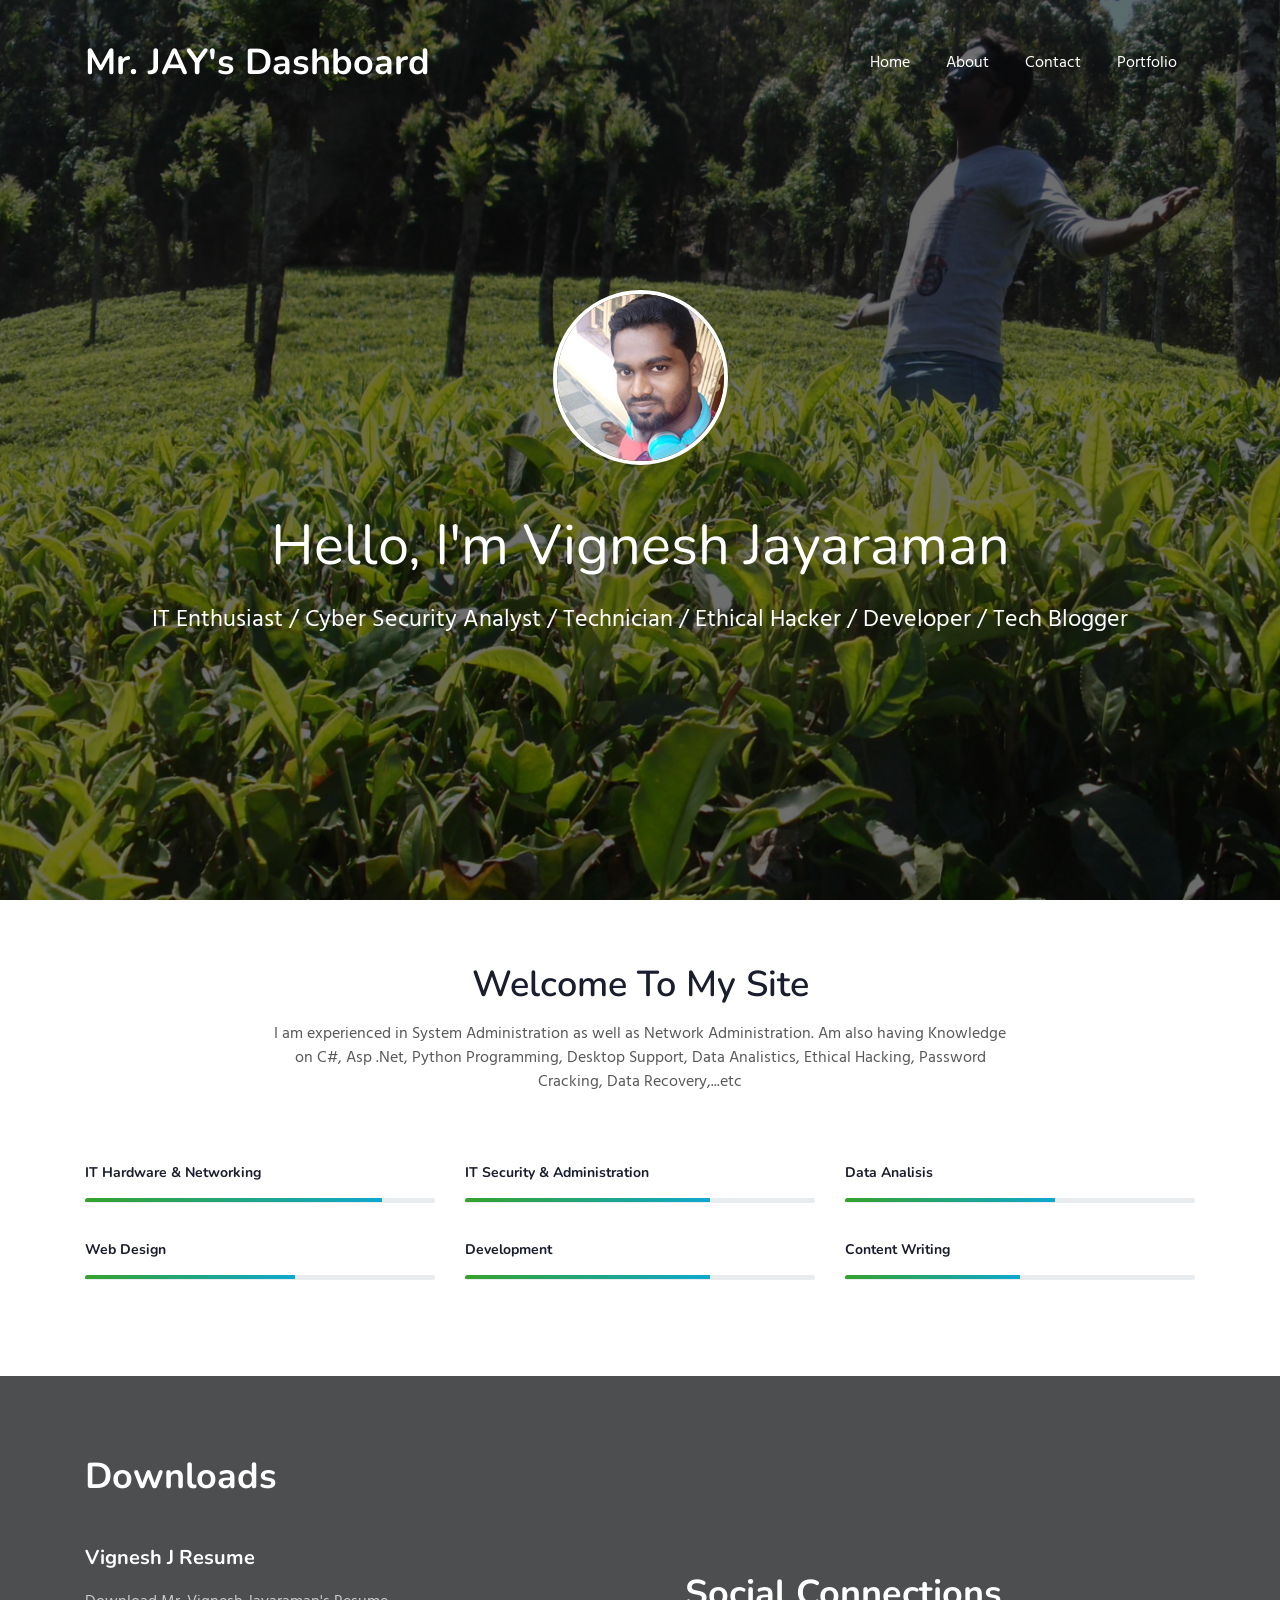
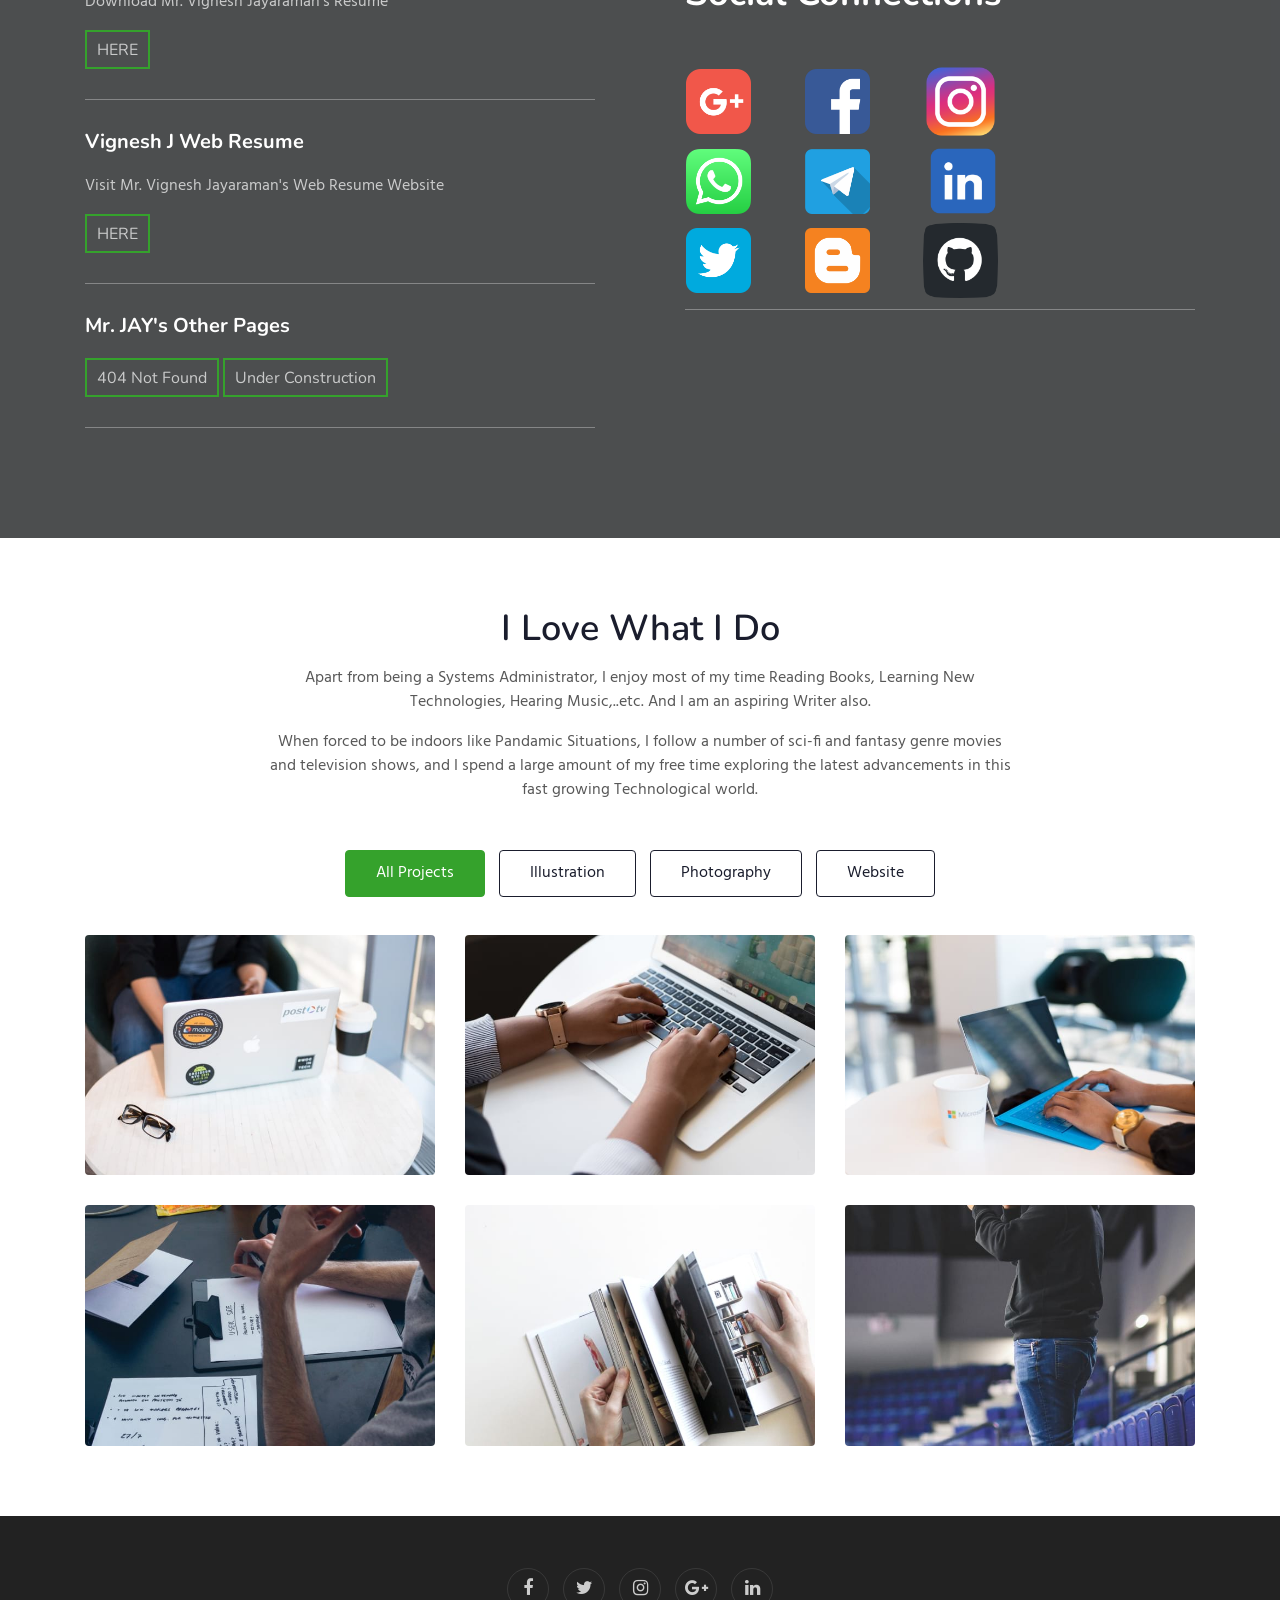
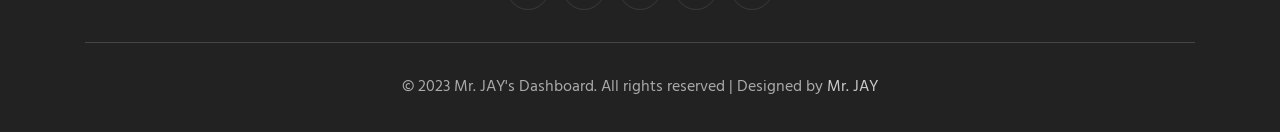
==== index.html @ de8d2024 "{Chatbot Added}" ====
<!doctype html>
<html lang="en">
  <head>
    <!-- Required meta tags -->
    <meta charset="utf-8">
    <meta name="viewport" content="width=device-width, initial-scale=1, shrink-to-fit=no">
    <title>Mr. Jay | Aspiring Ethical Hacker / Cyber Security Analyst | Dashboard</title>
    <meta name="description" content="This is a Site of an Aspiring Ethical Hacker / Cyber Security Analyst / IT Enthusiast / Web Developer / IT Administrator Mr. Vignesh Jayaraman to Showcase his Skills to the World.">
    <link rel="icon" href ="assets/images/favicon.ico" type="image/x-icon" /> <link rel="shortcut icon" href="assets/images/favicon.ico" type="image/x-icon" />
    <link rel="apple-touch-icon" sizes="120x120" href="assets/images/arc.png" /> <link rel="apple-touch-icon" sizes="152x152" href="assets/images/arc.png" />

    <!-- web fonts -->
    <link href="//fonts.googleapis.com/css?family=Nunito:400,600,700,800,900&display=swap" rel="stylesheet">
    <link href="//fonts.googleapis.com/css?family=Hind&display=swap" rel="stylesheet">
    <!-- //web fonts -->
    <!-- Template CSS -->
    <link rel="stylesheet" href="assets/css/style-starter.css">
  </head>
  <body>
<section class="w3l-bootstrap-header">
  <nav class="navbar navbar-expand-lg navbar-light py-lg-3 py-2">
    <div class="container">
      <a class="navbar-brand" href="index.html">Mr. JAY's Dashboard</a>
      <!-- if logo is image enable this   
    <a class="navbar-brand" href="#index.html">
        <img src="image-path" alt="Your logo" title="Your logo" style="height:35px;" />
    </a> -->
      <button class="navbar-toggler" type="button" data-toggle="collapse" data-target="#navbarSupportedContent"
        aria-controls="navbarSupportedContent" aria-expanded="false" aria-label="Toggle navigation">
        <span class="navbar-toggler-icon fa fa-bars"></span>
      </button>

      <div class="collapse navbar-collapse" id="navbarSupportedContent">
        <ul class="navbar-nav ml-auto">
          <li class="nav-item">
            <a class="nav-link" href="index.html">Home</a>
          </li>
          <li class="nav-item">
            <a class="nav-link" href="about.html">About</a>
          </li>     
          <li class="nav-item">
            <a class="nav-link" href="contact.html">Contact</a>
          </li>
          <li class="nav-item">
            <a class="nav-link" href="https://resume.vignesh-jay.xyz">Portfolio</a>
          </li>
        </ul>
        
      </div>
    </div>
  </nav>
</section>
 <!--  Main banner section -->
 <section class="w3l-main-banner" id="home">
  <div class="companies20-content">
    <div class="companies-wrapper">
        <div class="item">
         
            <div class="slider-info banner-view text-center">
              <div class="banner-info container">
                <img src="assets/images/profile.jpg" alt="about image" class="img-fluid">
                <h3 class="banner-text mt-5">Hello, I'm Vignesh Jayaraman
                  </h3>
                  <p class="my-4 mb-5">IT Enthusiast / Cyber Security Analyst / Technician / Ethical Hacker / Developer / Tech Blogger </p><br>
               
              </div>
            </div>
          
        </div>
    </div>
  </div>
</section>
 <!--  //Main banner section -->
<section class="w3l-about ">
<div class="skills-bars py-5">
 <div class="container py-md-3">
  <div class="heading text-center mx-auto">
    <h3 class="head">Welcome To My Site</h3>
    <p class="my-3 head"> I am experienced in System Administration as well as Network Administration. Am also having Knowledge on C#, Asp .Net, Python Programming, Desktop Support, Data Analistics, Ethical Hacking, Password Cracking, Data Recovery,...etc</p>
      
    </div>
<div class="row mt-5 pt-3">
    <div class="col-lg-4 col-md-4 col-sm-6 skills-bar-grids mb-4 pb-2">
        <h4>IT Hardware & Networking</h4>
        <div class="progress">
        <div class="progress-bar progress-bar-striped bg-color" role="progressbar" style="width: 85% ;height:4px;" aria-valuenow="50" aria-valuemin="0" aria-valuemax="100">
      </div>
    </div>
</div>
    <div class="col-lg-4 col-md-4 col-sm-6 skills-bar-grids mb-4 pb-2">
        <h4>IT Security & Administration</h4>
        <div class="progress">
        <div class="progress-bar progress-bar-striped bg-color" role="progressbar" style="width: 70% ;height:4px;" aria-valuenow="50" aria-valuemin="0" aria-valuemax="100">
      </div>
    </div>
</div>
<div class="col-lg-4  col-md-4 col-sm-6 skills-bar-grids mb-4 pb-2">
    <h4>Data Analisis</h4>
    <div class="progress">
    <div class="progress-bar progress-bar-striped bg-color" role="progressbar" style="width: 60% ;height:4px;" aria-valuenow="50" aria-valuemin="0" aria-valuemax="100">
  </div>
</div>
</div>
<div class="col-lg-4  col-md-4 col-sm-6 skills-bar-grids mb-4 pb-2">
    <h4>Web Design</h4>
    <div class="progress">
    <div class="progress-bar progress-bar-striped bg-color" role="progressbar" style="width: 60% ;height:4px;" aria-valuenow="50" aria-valuemin="0" aria-valuemax="100">
  </div>
</div>
</div>
<div class="col-lg-4  col-md-4 col-sm-6 skills-bar-grids mb-4 pb-2">
    <h4>Development</h4>
    <div class="progress">
    <div class="progress-bar progress-bar-striped bg-color" role="progressbar" style="width: 70% ;height:4px;" aria-valuenow="50" aria-valuemin="0" aria-valuemax="100">
  </div>
</div>
</div>
<div class="col-lg-4 col-md-4 col-sm-6 skills-bar-grids ">
    <h4>Content Writing</h4>
    <div class="progress">
    <div class="progress-bar progress-bar-striped bg-color" role="progressbar" style="width: 50% ;height:4px;" aria-valuenow="50" aria-valuemin="0" aria-valuemax="100">
  </div>
</div>
</div>

 </div>
 </div>
</div>
 </section>
 <!--
<section class="w3l-feature-3" id="features">
	<div class="grid top-bottom">
		<div class="container">
			<div class="heading text-center mx-auto">
                <h3 class="head text-white">I'm Available For Hire</h3>
                <p class="my-3 head text-white"> Vestibulum ante ipsum primis in faucibus orci luctus et ultrices posuere cubilia Curae;
                  Nulla mollis dapibus nunc, ut rhoncus
                  turpis sodales quis. Integer sit amet mattis quam.</p>
              </div>
			<div class="middle-section grid-column text-center mt-5 pt-3">
				<div class="three-grids-columns">
					<span class="fa fa-paint-brush"></span>
					<h4>Design</h4>
					<p>Vestibulum ante ipsum primis in faucibus orci luctus et ultrices posuere cubilia Curae; Nulla mollis dapibus nunc</p>
					
				</div>
				<div class="three-grids-columns">
					<span class="fa fa-ils"></span>
					<h4>Marketing</h4>
					<p>Vestibulum ante ipsum primis in faucibus orci luctus et ultrices posuere cubilia Curae; Nulla mollis dapibus nunc</p>
					
				</div>
				<div class="three-grids-columns">
					<span class="fa fa-camera"></span>
					<h4>Photography</h4>
					<p>Vestibulum ante ipsum primis in faucibus orci luctus et ultrices posuere cubilia Curae; Nulla mollis dapibus nunc</p>
					
				</div>
			</div>
		</div>
	</div>
</section>
-->
<script src="assets/js/jquery-3.3.1.min.js"></script>
<script src="assets/js/lightbox-plus-jquery.min.js"></script>
<section class="services-12" id="experience">
	<div class="form-12-content">
		<div class="container">
			<div class="grid grid-column-2 ">
				<div class="column1">
                    <h3 class="mb-5">Downloads</h3>
					<div class="experience-top">
						<h4>Vignesh J Resume</h4>
						<p class="my-3 text-white">Download Mr. Vignesh Jayaraman's Resume</p>
                        <h5><p><a href="assets\docs\Vignesh Jay Resume.pdf" style="color: white;">HERE</a></p></h5>
                    </div>
                    <div class="experience-top">
						<h4>Vignesh J Web Resume</h4>
						<p class="my-3 text-white">Visit Mr. Vignesh Jayaraman's Web Resume Website</p>
                        <h5><p><a href="https://resume.vignesh-jay.xyz" target="_blank" style="color: white;">HERE</a></p></h5>
                    </div>
                    <div class="experience-top">
						<h4>Mr. JAY's Other Pages</h4>
                        <span>
                            <h5><p><a href="https://vignesh-jay.xyz/404-NOT_FOUND/index.html" target="_blank" style="color: white;">404 Not Found</a></p></h5>
                        </span>
                        <span>
                            <h5><p><a href="https://vignesh-jay.xyz/Under-Construction/index.html" target="_blank" style="color: white;">Under Construction</a></p></h5>
                        </span>
                    </div>
				</div>
                <div class="column2">
                    <h3 class="mb-5">Social Connections</h3>
					<div class="experience-top">
                        <table style="width: 75%; height:auto">
                            <tr>
                                <td><a href="mailto:vigneshviki428@gmail.com" target="_blank"><img src="assets\images\Social\gmail.png" height="65" width="65" alt="Gmail"></a></td>
                                <td><a href="https://www.facebook.com/vignessjay" target="_blank"><img src="assets\images\Social\facebook.png" height="65" width="65" alt="Facebook Profile"></a></td>
                                <td><a href="https://www.instagram.com/vignessjay/" target="_blank"><img src="assets\images\Social\instagram.png" height="75" width="75" alt="Instagram Handle"></a></td>
                            </tr>
                            <tr>    
                                <td><a href="https://wa.me/919524616716" target="_blank"><img src="assets\images\Social\whatsapp.png" height="65" width="65" alt="Whatsapp Contact"></a></td>
                                <td><a href="https://t.me/vignessjay" target="_blank"><img src="assets\images\Social\telegram.png" height="65" width="65" alt="Telegram Contact"></a></td>
                                <td><a href="https://www.linkedin.com/in/vignesh-jayaraman-18a831184/" target="_blank"><img src="assets\images\Social\linkedin.png" height="80" width="80" alt="Linkedin Connection"></a></td>
                            </tr>
                            <tr>    
                                <td><a href="https://twitter.com/vignessjay" target="_blank"><img src="assets\images\Social\twitter.png" height="65" width="65" alt="Twitter handle"></a></td>
                                <td><a href="https://mrjaythoughts.blogspot.com/" target="_blank"><img src="assets\images\Social\blogger.png" height="65" width="65" alt="Mr. JAY 4 Help Blog"></a></td>
                                <td><a href="https://github.com/Vignesh-jay" target="_blank"><img src="assets\images\Social\github.png" height="75" width="75" alt="Github Profile"></a></td>
                            </tr>
                        </table>
                    </div>
				</div>
                
			</div>
		</div>
	</div>
</section>
<div class="products-4" id="portfolio">
    <!-- Products4 block -->
    <div id="products4-block" class="text-center">
        <div class="container">
            <div class="heading text-center mx-auto mb-5">
                <h3 class="head">I Love What I Do</h3>
                <p class="my-3 head"> Apart from being a Systems Administrator, I enjoy most of my time Reading Books, Learning New Technologies, Hearing Music,..etc. And I am an aspiring Writer also.</p>
                <p class="my-3 head">When forced to be indoors like Pandamic Situations, I follow a number of sci-fi and fantasy genre movies and television shows, and I spend a large amount of my free time exploring the latest advancements in this fast growing Technological world.</p>
            </div>
            <input id="tab1" type="radio" name="tabs" checked>
            <label class="tabtle" for="tab1">All Projects</label>

            <input id="tab2" type="radio" name="tabs">
            <label class="tabtle" for="tab2">Illustration</label>

            <input id="tab3" type="radio" name="tabs">
            <label class="tabtle" for="tab3">Photography</label>

            <input id="tab4" type="radio" name="tabs">
            <label class="tabtle" for="tab4">Website</label>

            <section id="content1" class="tab-content text-left">
                <div class="d-grid grid-col-3">
                    <div class="product">
                        <a href="assets/images/g1.jpg" data-lightbox="example-set"
                            data-title="Lorem ipsum dolor sit amet consectetur adipisicing elit. Numquam architecto, ex veritatis">
                            <figure>
                                <img src="assets/images/g1.jpg" class="img-responsive" alt="" />
                            </figure>
                        </a>
                        
                    </div>
                    <div class="product">
                        <a href="assets/images/g2.jpg" data-lightbox="example-set"
                            data-title="Lorem ipsum dolor sit amet consectetur adipisicing elit. Numquam architecto, ex veritatis">
                            <figure>
                                <img src="assets/images/g2.jpg" class="img-responsive" alt="" />
                            </figure>
                        </a>
                        
                    </div>
                    <div class="product">
                        <a href="assets/images/g3.jpg" data-lightbox="example-set"
                            data-title="Lorem ipsum dolor sit amet consectetur adipisicing elit. Numquam architecto, ex veritatis">
                            <figure>
                                <img src="assets/images/g3.jpg" class="img-responsive" alt="" />
                            </figure>
                        </a>
                        
                    </div>
                    <div class="product">
                        <a href="assets/images/g4.jpg" data-lightbox="example-set"
                            data-title="Lorem ipsum dolor sit amet consectetur adipisicing elit. Numquam architecto, ex veritatis">
                            <figure>
                                <img src="assets/images/g4.jpg" class="img-responsive" alt="" />
                            </figure>
                        </a>
                        
                    </div>
                    <div class="product">
                        <a href="assets/images/g5.jpg" data-lightbox="example-set"
                            data-title="Lorem ipsum dolor sit amet consectetur adipisicing elit. Numquam architecto, ex veritatis">
                            <figure>
                                <img src="assets/images/g5.jpg" class="img-responsive" alt="" />
                            </figure>
                        </a>
                       
                    </div>
                    <div class="product">
                        <a href="assets/images/g6.jpg" data-lightbox="example-set"
                            data-title="Lorem ipsum dolor sit amet consectetur adipisicing elit. Numquam architecto, ex veritatis">
                            <figure>
                                <img src="assets/images/g6.jpg" class="img-responsive" alt="" />
                            </figure>
                        </a>
                        
                    </div>
                    
                    
                </div>
            </section>

            <section id="content2" class="tab-content text-left">
                <div class="d-grid grid-col-3">
                    <div class="product">
                        <a href="assets/images/g7.jpg" data-lightbox="example-set"
                            data-title="Lorem ipsum dolor sit amet consectetur adipisicing elit. Numquam architecto, ex veritatis">
                            <figure>
                                <img src="assets/images/g7.jpg" class="img-responsive" alt="" />
                            </figure>
                        </a>
                        
                    </div>
                    <div class="product">
                        <a href="assets/images/g8.jpg" data-lightbox="example-set"
                            data-title="Lorem ipsum dolor sit amet consectetur adipisicing elit. Numquam architecto, ex veritatis">
                            <figure>
                                <img src="assets/images/g8.jpg" class="img-responsive" alt="" />
                            </figure>
                        </a>
                       
                    </div>
                    <div class="product">
                        <a href="assets/images/g1.jpg" data-lightbox="example-set"
                            data-title="Lorem ipsum dolor sit amet consectetur adipisicing elit. Numquam architecto, ex veritatis">
                            <figure>
                                <img src="assets/images/g1.jpg" class="img-responsive" alt="" />
                            </figure>
                        </a>
                       
                    </div>
                    <div class="product">
                        <a href="assets/images/g2.jpg" data-lightbox="example-set"
                            data-title="Lorem ipsum dolor sit amet consectetur adipisicing elit. Numquam architecto, ex veritatis">
                            <figure>
                                <img src="assets/images/g2.jpg" class="img-responsive" alt="" />
                            </figure>
                        </a>
                       
                    </div>
                    <div class="product">
                        <a href="assets/images/g3.jpg" data-lightbox="example-set"
                            data-title="Lorem ipsum dolor sit amet consectetur adipisicing elit. Numquam architecto, ex veritatis">
                            <figure>
                                <img src="assets/images/g3.jpg" class="img-responsive" alt="" />
                            </figure>
                        </a>
                        
                    </div>
                    <div class="product">
                        <a href="assets/images/g4.jpg" data-lightbox="example-set"
                            data-title="Lorem ipsum dolor sit amet consectetur adipisicing elit. Numquam architecto, ex veritatis">
                            <figure>
                                <img src="assets/images/g4.jpg" class="img-responsive" alt="" />
                            </figure>
                        </a>
                        
                    </div>
                </div>
            </section>

            <section id="content3" class="tab-content text-left">
                <div class="d-grid grid-col-3">
                    <div class="product">
                        <a href="assets/images/g5.jpg" data-lightbox="example-set"
                            data-title="Lorem ipsum dolor sit amet consectetur adipisicing elit. Numquam architecto, ex veritatis">
                            <figure>
                                <img src="assets/images/g5.jpg" class="img-responsive" alt="" />
                            </figure>
                        </a>
                      
                    </div>
                    <div class="product">
                        <a href="assets/images/g6.jpg" data-lightbox="example-set"
                            data-title="Lorem ipsum dolor sit amet consectetur adipisicing elit. Numquam architecto, ex veritatis">
                            <figure>
                                <img src="assets/images/g6.jpg" class="img-responsive" alt="" />
                            </figure>
                        </a>
                       
                    </div>
                    <div class="product">
                        <a href="assets/images/g7.jpg" data-lightbox="example-set"
                            data-title="Lorem ipsum dolor sit amet consectetur adipisicing elit. Numquam architecto, ex veritatis">
                            <figure>
                                <img src="assets/images/g7.jpg" class="img-responsive" alt="" />
                            </figure>
                        </a>
                        
                    </div>
                </div>
            </section>

            <section id="content4" class="tab-content text-left">
                <div class="d-grid grid-col-3">
                    <div class="product">
                        <a href="assets/images/g8.jpg" data-lightbox="example-set"
                            data-title="Lorem ipsum dolor sit amet consectetur adipisicing elit. Numquam architecto, ex veritatis">
                            <figure>
                                <img src="assets/images/g8.jpg" class="img-responsive" alt="" />
                            </figure>
                        </a>
                        
                    </div>
                    <div class="product">
                        <a href="assets/images/g1.jpg" data-lightbox="example-set"
                            data-title="Lorem ipsum dolor sit amet consectetur adipisicing elit. Numquam architecto, ex veritatis">
                            <figure>
                                <img src="assets/images/g1.jpg" class="img-responsive" alt="" />
                            </figure>
                        </a>
                        
                    </div>
                </div>
            </section>
        </div>
    </div>
    <!-- Products4 block -->
</div>
 <!-- grids block 5 -->
 <section class="w3l-footer-29-main" id="footer">
  <div class="footer-29 text-center">
      <div class="container">
        
        <div class="main-social-footer-29">
                    
          <a href="https://www.facebook.com/vignessjay" class="facebook"><span class="fa fa-facebook"></span></a>
          <a href="https://twitter.com/vignessjay" class="twitter"><span class="fa fa-twitter"></span></a>
          <a href="https://www.instagram.com/vignessjay/" class="instagram"><span class="fa fa-instagram"></span></a>
          <a href="mailto:vigneshviki428@gmail.com" class="google-plus"><span class="fa fa-google-plus"></span></a>
          <a href="https://www.linkedin.com/in/vignesh-jayaraman-18a831184/" class="linkedin"><span class="fa fa-linkedin"></span></a>
      </div>
          <div class="bottom-copies text-center">
              <p class="copy-footer-29">© 2023 Mr. JAY's Dashboard. All rights reserved | Designed by <a href="mailto:vigneshviki428@gmail.com">Mr. JAY</a></p>
          </div>
      </div>
  </div>
   <!-- move top -->
  <button onclick="topFunction()" id="movetop" title="Go to top">
              <span class="fa fa-angle-up"></span>
                 </button>
                 <script>
                     // When the user scrolls down 20px from the top of the document, show the button
                     window.onscroll = function () {
                         scrollFunction()
                     };
              
                     function scrollFunction() {
                         if (document.body.scrollTop > 20 || document.documentElement.scrollTop > 20) {
                             document.getElementById("movetop").style.display = "block";
                         } else {
                             document.getElementById("movetop").style.display = "none";
                         }
                     }
              
                     // When the user clicks on the button, scroll to the top of the document
                     function topFunction() {
                         document.body.scrollTop = 0;
                         document.documentElement.scrollTop = 0;
                     }
                 </script>
                 <!-- /move top -->
</section>
<!-- // grids block 5 -->
<script src="assets/js/jquery-3.3.1.min.js"></script>
<!-- //footer-28 block -->
</section>

<script>
    $(function () {
      $('.navbar-toggler').click(function () {
        $('body').toggleClass('noscroll');
      })
    });
  </script>
  <!-- jQuery first, then Popper.js, then Bootstrap JS -->
  <script src="https://code.jquery.com/jquery-3.4.1.slim.min.js"
    integrity="sha384-J6qa4849blE2+poT4WnyKhv5vZF5SrPo0iEjwBvKU7imGFAV0wwj1yYfoRSJoZ+n" crossorigin="anonymous">
  </script>
  
  <script src="https://stackpath.bootstrapcdn.com/bootstrap/4.4.1/js/bootstrap.min.js"
    integrity="sha384-wfSDF2E50Y2D1uUdj0O3uMBJnjuUD4Ih7YwaYd1iqfktj0Uod8GCExl3Og8ifwB6" crossorigin="anonymous">
  </script>

<!-- Smooth scrolling -->



</body>
<script type="text/javascript">!function(t,e){t.artibotApi={l:[],t:[],on:function(){this.l.push(arguments)},trigger:function(){this.t.push(arguments)}};var a=!1,i=e.createElement("script");i.async=!0,i.type="text/javascript",i.src="https://app.artibot.ai/loader.js",e.getElementsByTagName("head").item(0).appendChild(i),i.onreadystatechange=i.onload=function(){if(!(a||this.readyState&&"loaded"!=this.readyState&&"complete"!=this.readyState)){new window.ArtiBot({i:"d38fe251-f341-4468-bbbf-0612c7f4db86"});a=!0}}}(window,document);</script>
</html>
<!-- // grids block 5 -->
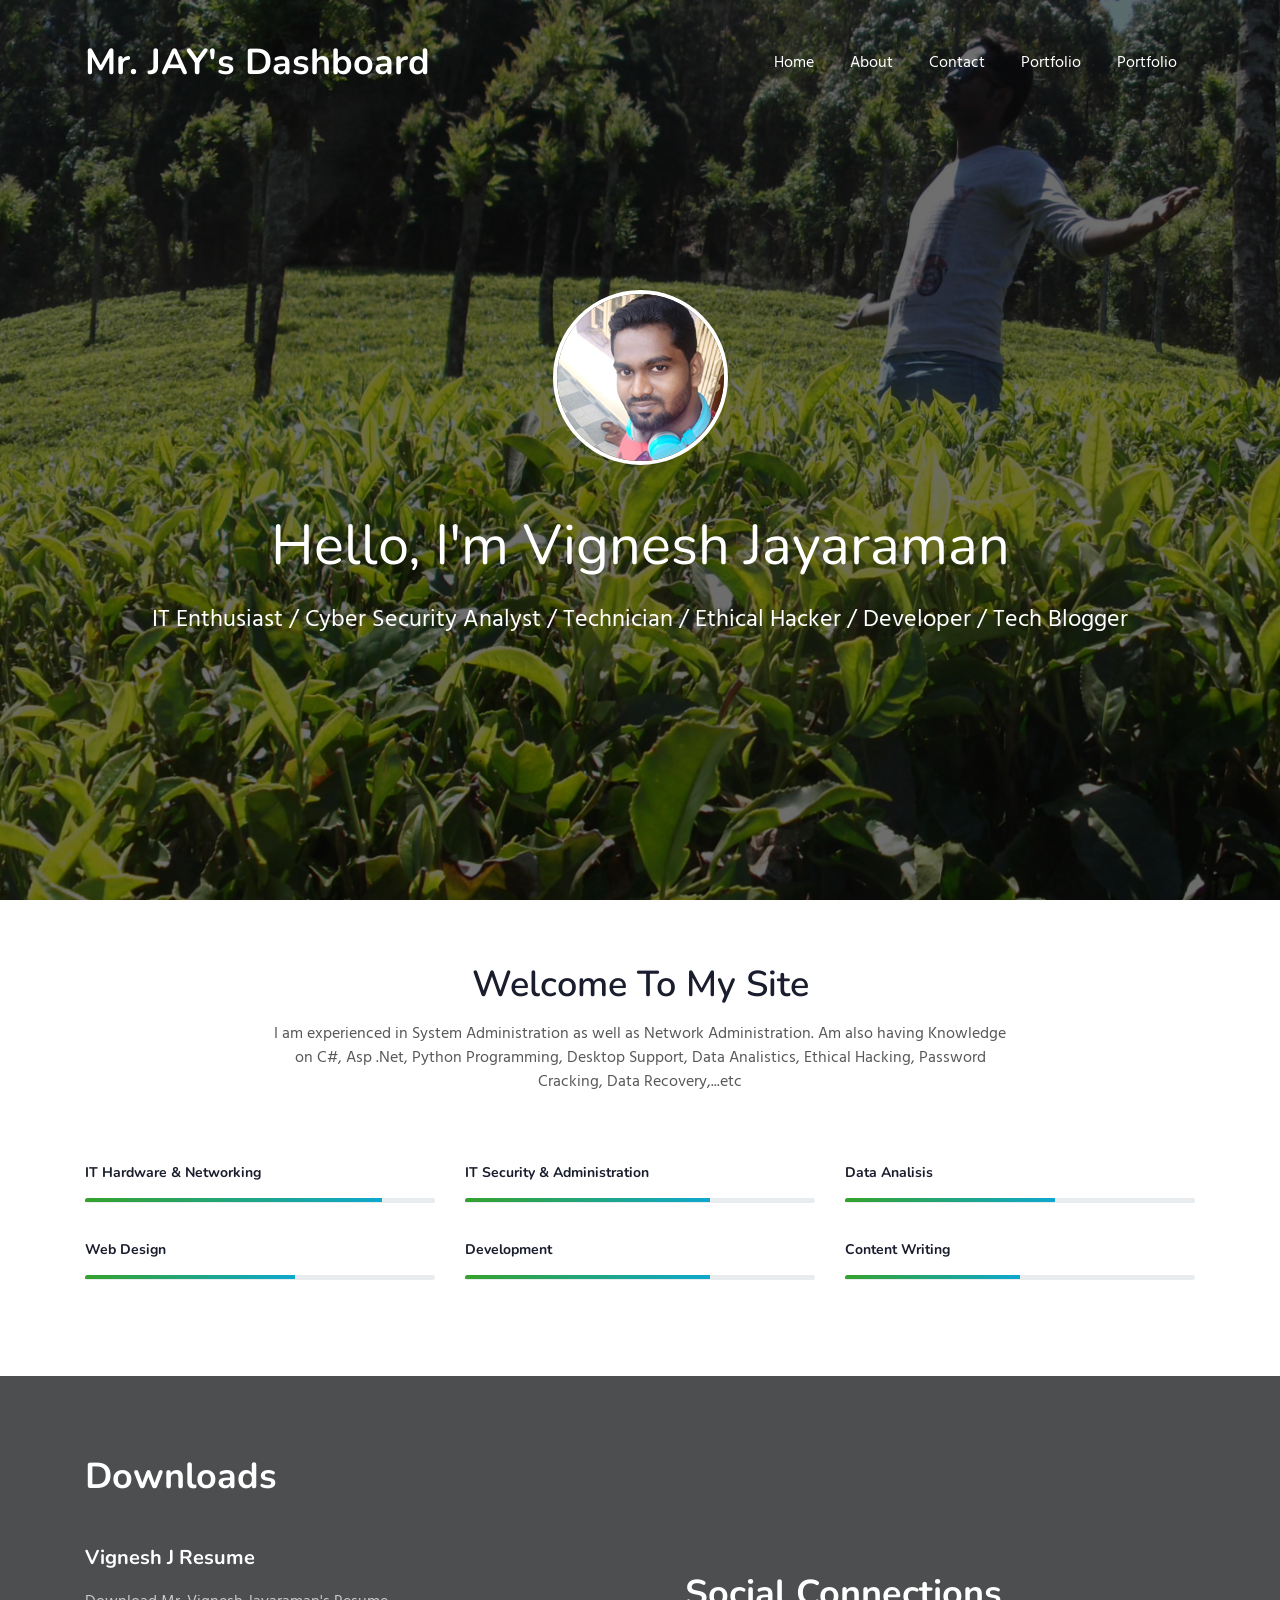
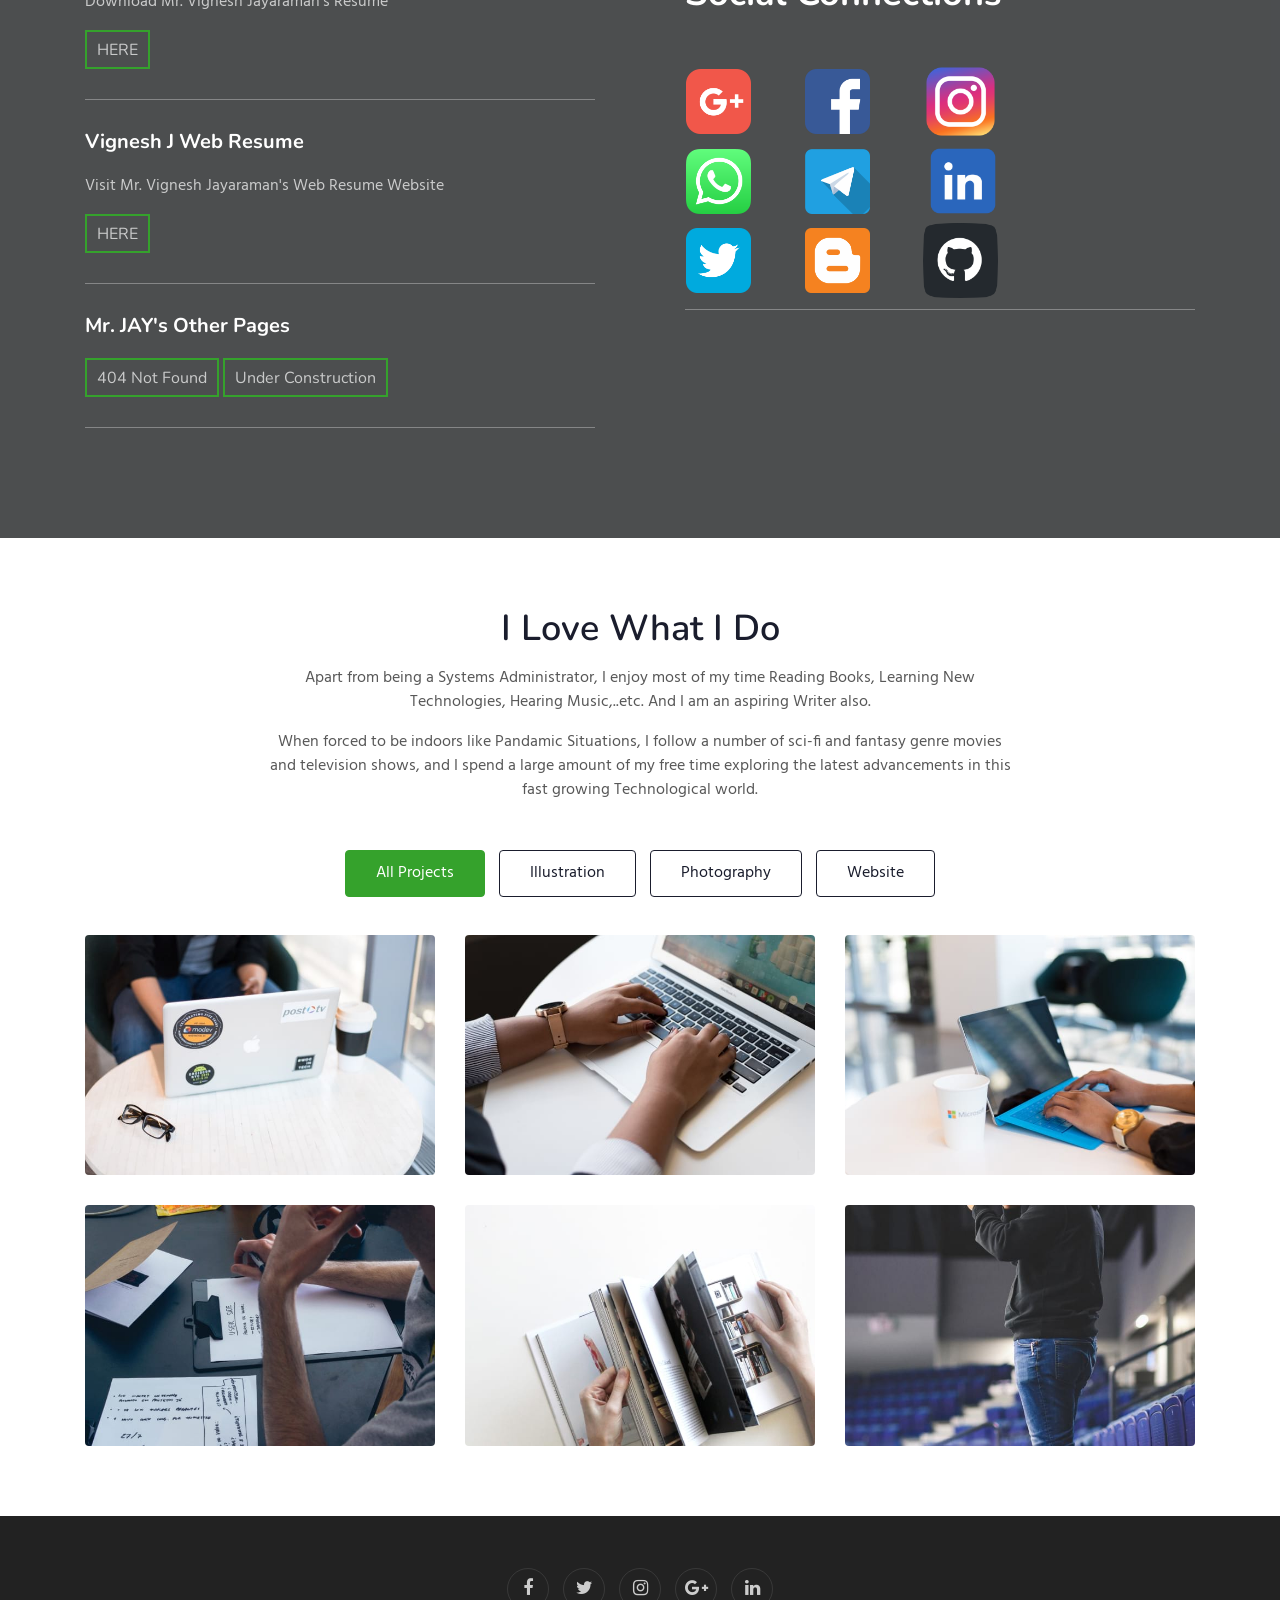
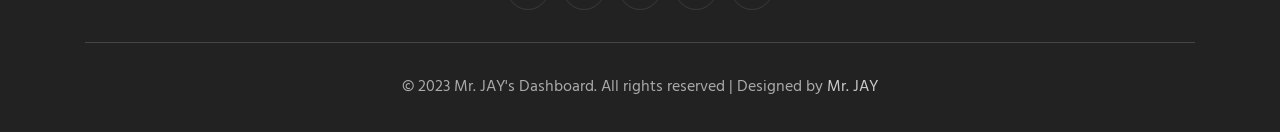
==== commit 3d8cd667: "Projects page added" ====
--- a/index.html
+++ b/index.html
@@ -43,6 +43,9 @@
           </li>
           <li class="nav-item">
             <a class="nav-link" href="https://resume.vignesh-jay.xyz">Portfolio</a>
+          </li>
+          <li class="nav-item">
+            <a class="nav-link" href="https://projects.vignesh-jay.xyz">Portfolio</a>
           </li>
         </ul>
         
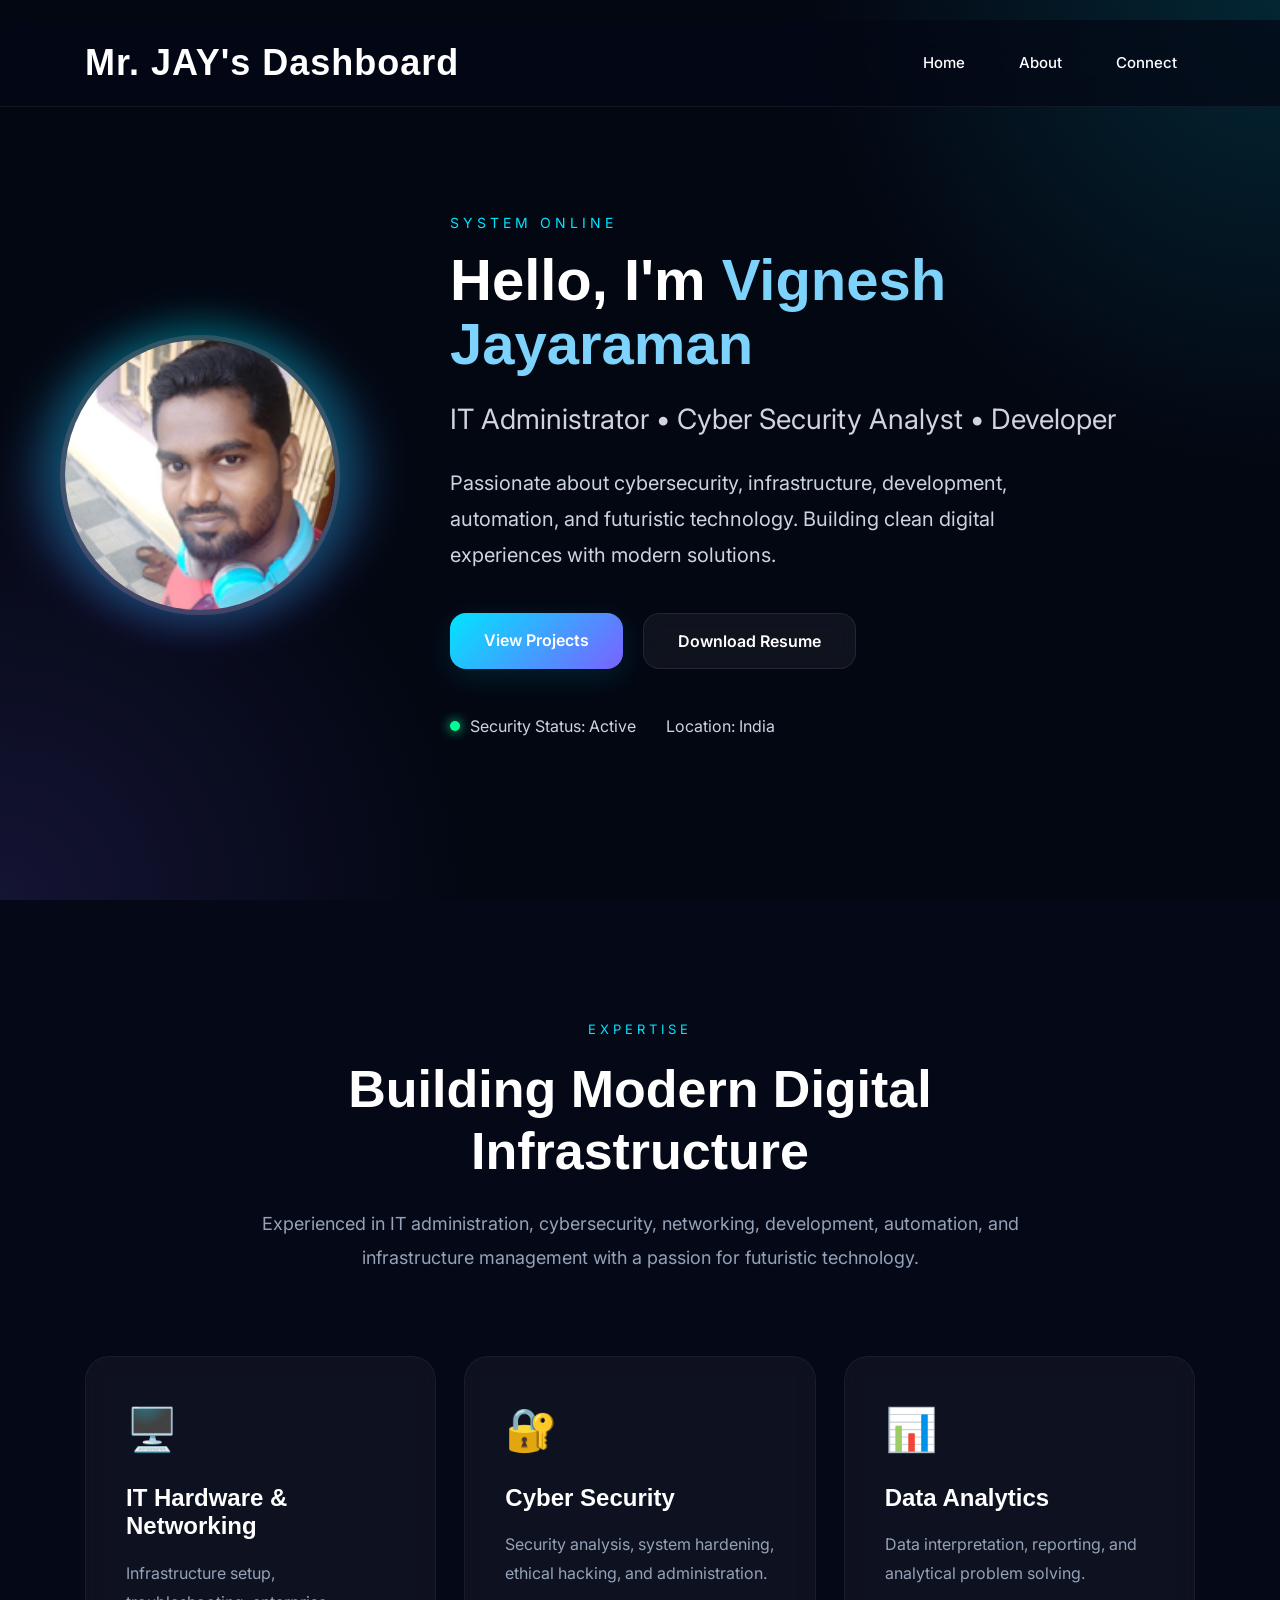
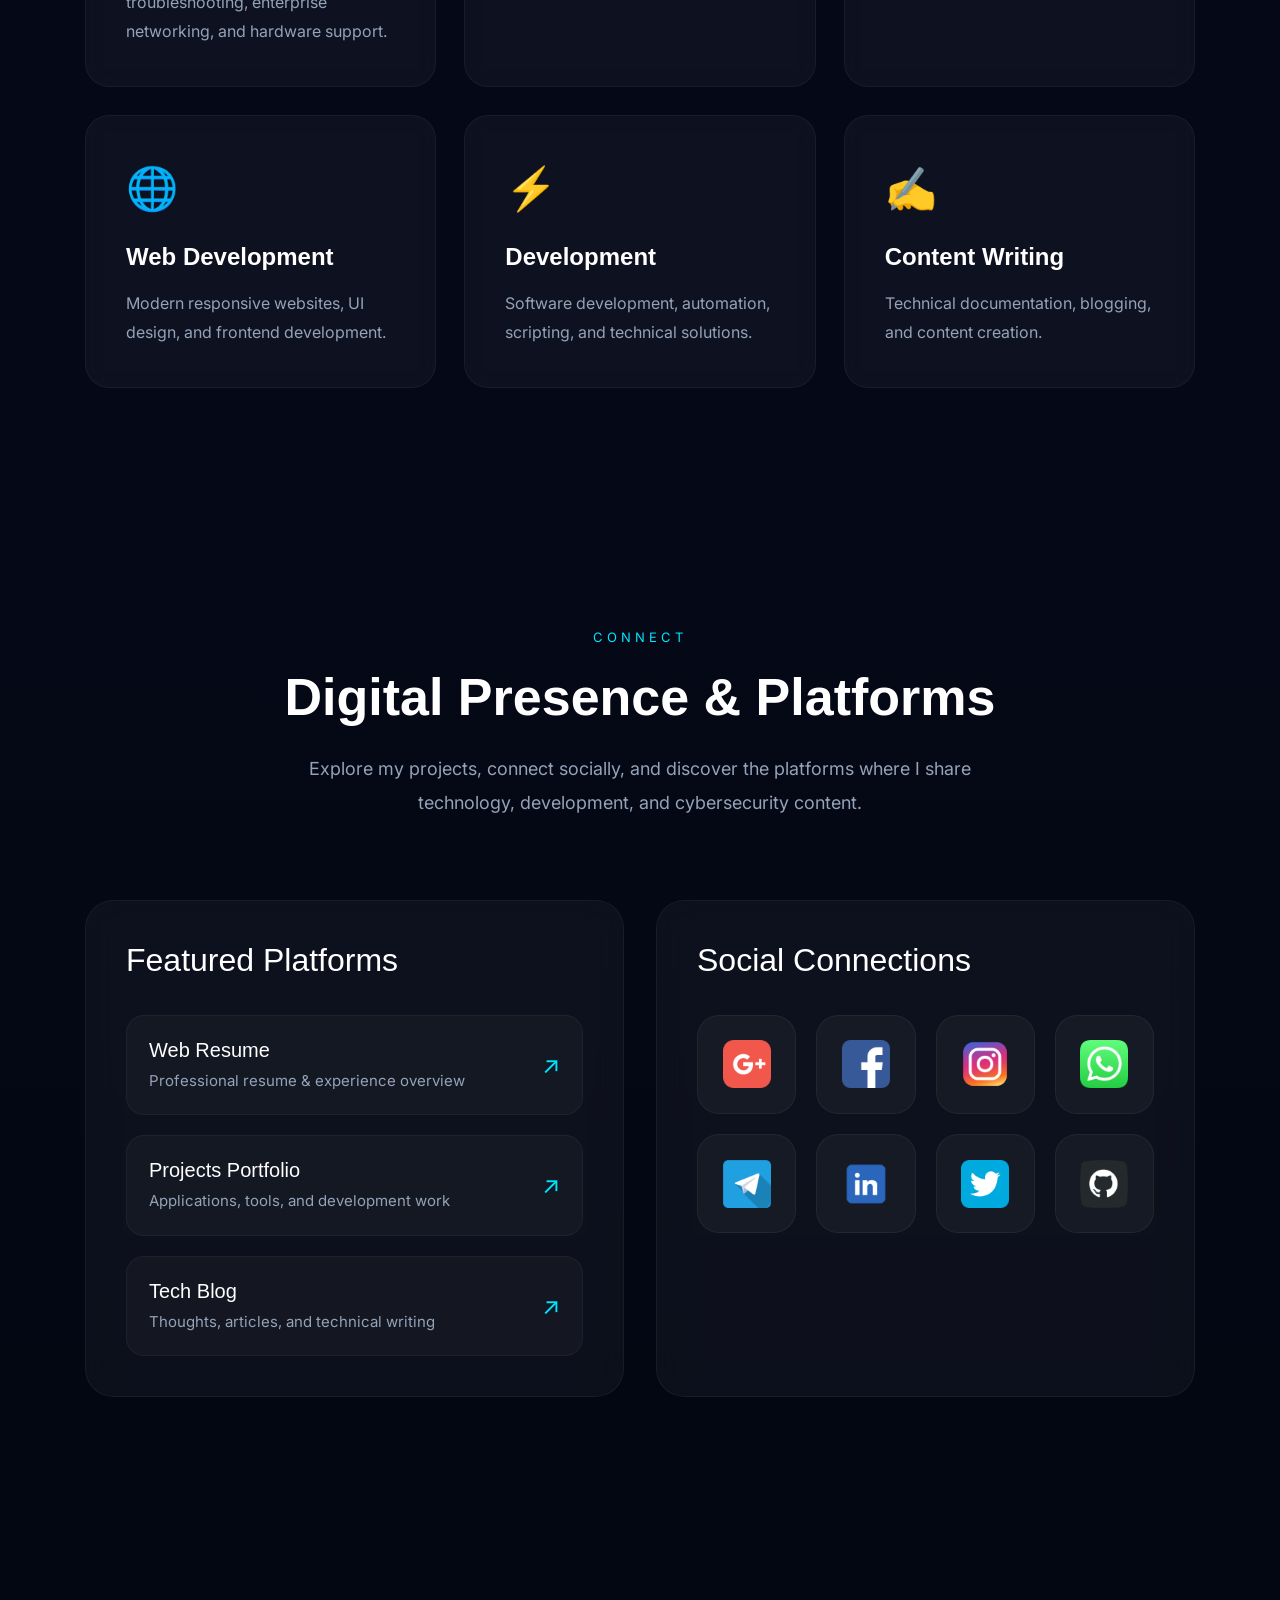
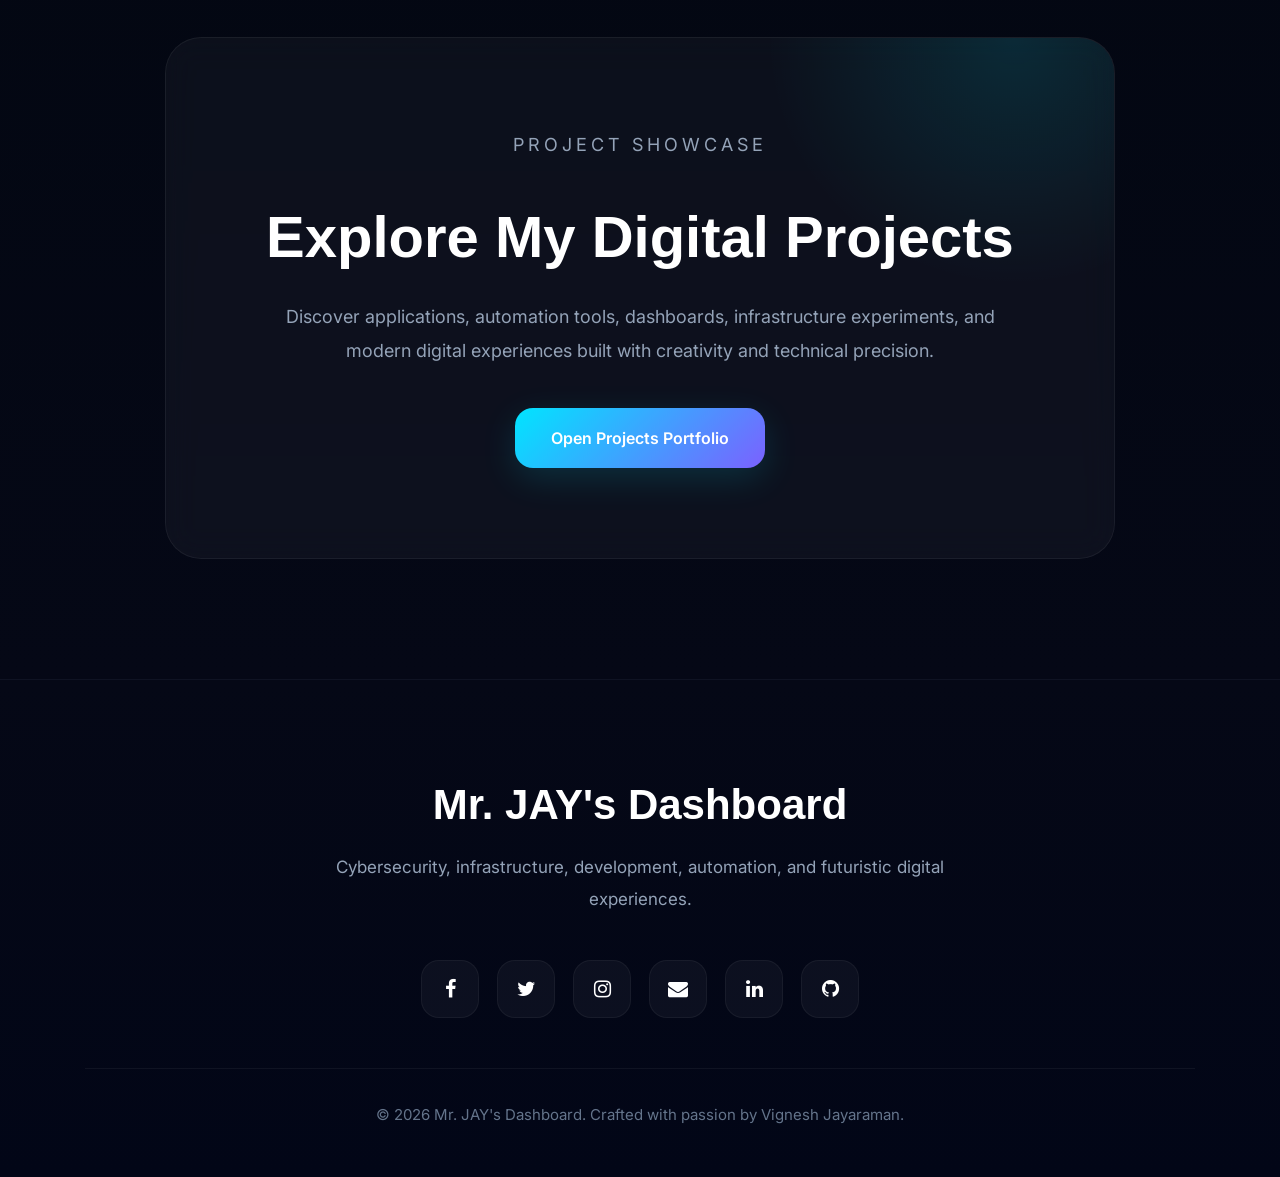
==== commit 64d33fe8: "Updated the Site with Modern Aesthetics" ====
--- a/index.html
+++ b/index.html
@@ -10,8 +10,9 @@
     <link rel="apple-touch-icon" sizes="120x120" href="assets/images/arc.png" /> <link rel="apple-touch-icon" sizes="152x152" href="assets/images/arc.png" />
 
     <!-- web fonts -->
-    <link href="//fonts.googleapis.com/css?family=Nunito:400,600,700,800,900&display=swap" rel="stylesheet">
-    <link href="//fonts.googleapis.com/css?family=Hind&display=swap" rel="stylesheet">
+    <link rel="preconnect" href="https://fonts.googleapis.com">
+    <link rel="preconnect" href="https://fonts.gstatic.com" crossorigin>
+    <link href="https://fonts.googleapis.com/css2?family=Inter:wght@300;400;500;600;700;800&display=swap" rel="stylesheet">
     <!-- //web fonts -->
     <!-- Template CSS -->
     <link rel="stylesheet" href="assets/css/style-starter.css">
@@ -39,13 +40,7 @@
             <a class="nav-link" href="about.html">About</a>
           </li>     
           <li class="nav-item">
-            <a class="nav-link" href="contact.html">Contact</a>
-          </li>
-          <li class="nav-item">
-            <a class="nav-link" href="https://resume.vignesh-jay.xyz">Portfolio</a>
-          </li>
-          <li class="nav-item">
-            <a class="nav-link" href="https://projects.vignesh-jay.xyz">Portfolio</a>
+            <a class="nav-link" href="connect.html">Connect</a>
           </li>
         </ul>
         
@@ -54,440 +49,437 @@
   </nav>
 </section>
  <!--  Main banner section -->
- <section class="w3l-main-banner" id="home">
-  <div class="companies20-content">
-    <div class="companies-wrapper">
-        <div class="item">
-         
-            <div class="slider-info banner-view text-center">
-              <div class="banner-info container">
-                <img src="assets/images/profile.jpg" alt="about image" class="img-fluid">
-                <h3 class="banner-text mt-5">Hello, I'm Vignesh Jayaraman
-                  </h3>
-                  <p class="my-4 mb-5">IT Enthusiast / Cyber Security Analyst / Technician / Ethical Hacker / Developer / Tech Blogger </p><br>
-               
-              </div>
-            </div>
-          
-        </div>
-    </div>
-  </div>
+ <!-- MODERN HERO SECTION -->
+<section class="modern-hero" id="home">
+    <div class="hero-overlay"></div>
+
+    <div class="container hero-container">
+
+        <div class="hero-image-section">
+            <div class="profile-ring"></div>
+            <img src="assets/images/profile.jpg" alt="Vignesh Jayaraman" class="hero-profile">
+        </div>
+
+        <div class="hero-content">
+
+            <p class="hero-tag">SYSTEM ONLINE</p>
+
+            <h1>
+                Hello, I'm <span>Vignesh Jayaraman</span>
+            </h1>
+
+            <div class="typing-text">
+                IT Administrator • Cyber Security Analyst • Developer
+            </div>
+
+            <p class="hero-description">
+                Passionate about cybersecurity, infrastructure,
+                development, automation, and futuristic technology.
+                Building clean digital experiences with modern solutions.
+            </p>
+
+            <div class="hero-buttons">
+                <a href="https://projects.vignesh-jay.xyz" class="btn-glow" target="_blank">
+                    View Projects
+                </a>
+
+                <a href="assets/docs/Vignesh Jay Resume.pdf" class="btn-outline" target="_blank">
+                    Download Resume
+                </a>
+            </div>
+
+            <div class="status-bar">
+                <div class="status-item">
+                    <span class="status-dot"></span>
+                    Security Status: Active
+                </div>
+
+                <div class="status-item">
+                    Location: India
+                </div>
+            </div>
+
+        </div>
+    </div>
 </section>
  <!--  //Main banner section -->
-<section class="w3l-about ">
-<div class="skills-bars py-5">
- <div class="container py-md-3">
-  <div class="heading text-center mx-auto">
-    <h3 class="head">Welcome To My Site</h3>
-    <p class="my-3 head"> I am experienced in System Administration as well as Network Administration. Am also having Knowledge on C#, Asp .Net, Python Programming, Desktop Support, Data Analistics, Ethical Hacking, Password Cracking, Data Recovery,...etc</p>
-      
-    </div>
-<div class="row mt-5 pt-3">
-    <div class="col-lg-4 col-md-4 col-sm-6 skills-bar-grids mb-4 pb-2">
-        <h4>IT Hardware & Networking</h4>
-        <div class="progress">
-        <div class="progress-bar progress-bar-striped bg-color" role="progressbar" style="width: 85% ;height:4px;" aria-valuenow="50" aria-valuemin="0" aria-valuemax="100">
-      </div>
-    </div>
-</div>
-    <div class="col-lg-4 col-md-4 col-sm-6 skills-bar-grids mb-4 pb-2">
-        <h4>IT Security & Administration</h4>
-        <div class="progress">
-        <div class="progress-bar progress-bar-striped bg-color" role="progressbar" style="width: 70% ;height:4px;" aria-valuenow="50" aria-valuemin="0" aria-valuemax="100">
-      </div>
-    </div>
-</div>
-<div class="col-lg-4  col-md-4 col-sm-6 skills-bar-grids mb-4 pb-2">
-    <h4>Data Analisis</h4>
-    <div class="progress">
-    <div class="progress-bar progress-bar-striped bg-color" role="progressbar" style="width: 60% ;height:4px;" aria-valuenow="50" aria-valuemin="0" aria-valuemax="100">
-  </div>
-</div>
-</div>
-<div class="col-lg-4  col-md-4 col-sm-6 skills-bar-grids mb-4 pb-2">
-    <h4>Web Design</h4>
-    <div class="progress">
-    <div class="progress-bar progress-bar-striped bg-color" role="progressbar" style="width: 60% ;height:4px;" aria-valuenow="50" aria-valuemin="0" aria-valuemax="100">
-  </div>
-</div>
-</div>
-<div class="col-lg-4  col-md-4 col-sm-6 skills-bar-grids mb-4 pb-2">
-    <h4>Development</h4>
-    <div class="progress">
-    <div class="progress-bar progress-bar-striped bg-color" role="progressbar" style="width: 70% ;height:4px;" aria-valuenow="50" aria-valuemin="0" aria-valuemax="100">
-  </div>
-</div>
-</div>
-<div class="col-lg-4 col-md-4 col-sm-6 skills-bar-grids ">
-    <h4>Content Writing</h4>
-    <div class="progress">
-    <div class="progress-bar progress-bar-striped bg-color" role="progressbar" style="width: 50% ;height:4px;" aria-valuenow="50" aria-valuemin="0" aria-valuemax="100">
-  </div>
-</div>
-</div>
-
- </div>
- </div>
-</div>
- </section>
- <!--
-<section class="w3l-feature-3" id="features">
-	<div class="grid top-bottom">
-		<div class="container">
-			<div class="heading text-center mx-auto">
-                <h3 class="head text-white">I'm Available For Hire</h3>
-                <p class="my-3 head text-white"> Vestibulum ante ipsum primis in faucibus orci luctus et ultrices posuere cubilia Curae;
-                  Nulla mollis dapibus nunc, ut rhoncus
-                  turpis sodales quis. Integer sit amet mattis quam.</p>
-              </div>
-			<div class="middle-section grid-column text-center mt-5 pt-3">
-				<div class="three-grids-columns">
-					<span class="fa fa-paint-brush"></span>
-					<h4>Design</h4>
-					<p>Vestibulum ante ipsum primis in faucibus orci luctus et ultrices posuere cubilia Curae; Nulla mollis dapibus nunc</p>
-					
-				</div>
-				<div class="three-grids-columns">
-					<span class="fa fa-ils"></span>
-					<h4>Marketing</h4>
-					<p>Vestibulum ante ipsum primis in faucibus orci luctus et ultrices posuere cubilia Curae; Nulla mollis dapibus nunc</p>
-					
-				</div>
-				<div class="three-grids-columns">
-					<span class="fa fa-camera"></span>
-					<h4>Photography</h4>
-					<p>Vestibulum ante ipsum primis in faucibus orci luctus et ultrices posuere cubilia Curae; Nulla mollis dapibus nunc</p>
-					
-				</div>
-			</div>
-		</div>
-	</div>
+<section class="modern-skills-section">
+
+    <div class="container">
+
+        <div class="skills-header">
+
+            <p class="skills-tag">EXPERTISE</p>
+
+            <h2>Building Modern Digital Infrastructure</h2>
+
+            <p class="skills-description">
+                Experienced in IT administration, cybersecurity,
+                networking, development, automation, and infrastructure
+                management with a passion for futuristic technology.
+            </p>
+
+        </div>
+
+        <div class="skills-grid">
+
+            <div class="skill-card">
+                <div class="skill-icon">🖥️</div>
+                <h3>IT Hardware & Networking</h3>
+                <p>
+                    Infrastructure setup, troubleshooting,
+                    enterprise networking, and hardware support.
+                </p>
+            </div>
+
+            <div class="skill-card">
+                <div class="skill-icon">🔐</div>
+                <h3>Cyber Security</h3>
+                <p>
+                    Security analysis, system hardening,
+                    ethical hacking, and administration.
+                </p>
+            </div>
+
+            <div class="skill-card">
+                <div class="skill-icon">📊</div>
+                <h3>Data Analytics</h3>
+                <p>
+                    Data interpretation, reporting,
+                    and analytical problem solving.
+                </p>
+            </div>
+
+            <div class="skill-card">
+                <div class="skill-icon">🌐</div>
+                <h3>Web Development</h3>
+                <p>
+                    Modern responsive websites,
+                    UI design, and frontend development.
+                </p>
+            </div>
+
+            <div class="skill-card">
+                <div class="skill-icon">⚡</div>
+                <h3>Development</h3>
+                <p>
+                    Software development, automation,
+                    scripting, and technical solutions.
+                </p>
+            </div>
+
+            <div class="skill-card">
+                <div class="skill-icon">✍️</div>
+                <h3>Content Writing</h3>
+                <p>
+                    Technical documentation,
+                    blogging, and content creation.
+                </p>
+            </div>
+
+        </div>
+
+    </div>
+
 </section>
--->
 <script src="assets/js/jquery-3.3.1.min.js"></script>
 <script src="assets/js/lightbox-plus-jquery.min.js"></script>
-<section class="services-12" id="experience">
-	<div class="form-12-content">
-		<div class="container">
-			<div class="grid grid-column-2 ">
-				<div class="column1">
-                    <h3 class="mb-5">Downloads</h3>
-					<div class="experience-top">
-						<h4>Vignesh J Resume</h4>
-						<p class="my-3 text-white">Download Mr. Vignesh Jayaraman's Resume</p>
-                        <h5><p><a href="assets\docs\Vignesh Jay Resume.pdf" style="color: white;">HERE</a></p></h5>
-                    </div>
-                    <div class="experience-top">
-						<h4>Vignesh J Web Resume</h4>
-						<p class="my-3 text-white">Visit Mr. Vignesh Jayaraman's Web Resume Website</p>
-                        <h5><p><a href="https://resume.vignesh-jay.xyz" target="_blank" style="color: white;">HERE</a></p></h5>
-                    </div>
-                    <div class="experience-top">
-						<h4>Mr. JAY's Other Pages</h4>
-                        <span>
-                            <h5><p><a href="https://vignesh-jay.xyz/404-NOT_FOUND/index.html" target="_blank" style="color: white;">404 Not Found</a></p></h5>
-                        </span>
-                        <span>
-                            <h5><p><a href="https://vignesh-jay.xyz/Under-Construction/index.html" target="_blank" style="color: white;">Under Construction</a></p></h5>
-                        </span>
-                    </div>
-				</div>
-                <div class="column2">
-                    <h3 class="mb-5">Social Connections</h3>
-					<div class="experience-top">
-                        <table style="width: 75%; height:auto">
-                            <tr>
-                                <td><a href="mailto:vigneshviki428@gmail.com" target="_blank"><img src="assets\images\Social\gmail.png" height="65" width="65" alt="Gmail"></a></td>
-                                <td><a href="https://www.facebook.com/vignessjay" target="_blank"><img src="assets\images\Social\facebook.png" height="65" width="65" alt="Facebook Profile"></a></td>
-                                <td><a href="https://www.instagram.com/vignessjay/" target="_blank"><img src="assets\images\Social\instagram.png" height="75" width="75" alt="Instagram Handle"></a></td>
-                            </tr>
-                            <tr>    
-                                <td><a href="https://wa.me/919524616716" target="_blank"><img src="assets\images\Social\whatsapp.png" height="65" width="65" alt="Whatsapp Contact"></a></td>
-                                <td><a href="https://t.me/vignessjay" target="_blank"><img src="assets\images\Social\telegram.png" height="65" width="65" alt="Telegram Contact"></a></td>
-                                <td><a href="https://www.linkedin.com/in/vignesh-jayaraman-18a831184/" target="_blank"><img src="assets\images\Social\linkedin.png" height="80" width="80" alt="Linkedin Connection"></a></td>
-                            </tr>
-                            <tr>    
-                                <td><a href="https://twitter.com/vignessjay" target="_blank"><img src="assets\images\Social\twitter.png" height="65" width="65" alt="Twitter handle"></a></td>
-                                <td><a href="https://mrjaythoughts.blogspot.com/" target="_blank"><img src="assets\images\Social\blogger.png" height="65" width="65" alt="Mr. JAY 4 Help Blog"></a></td>
-                                <td><a href="https://github.com/Vignesh-jay" target="_blank"><img src="assets\images\Social\github.png" height="75" width="75" alt="Github Profile"></a></td>
-                            </tr>
-                        </table>
-                    </div>
-				</div>
-                
-			</div>
-		</div>
-	</div>
+<section class="modern-connect-section" id="connect">
+
+    <div class="container">
+
+        <div class="connect-header">
+
+            <p class="connect-tag">CONNECT</p>
+
+            <h2>Digital Presence & Platforms</h2>
+
+            <p class="connect-description">
+                Explore my projects, connect socially,
+                and discover the platforms where I share
+                technology, development, and cybersecurity content.
+            </p>
+
+        </div>
+
+        <div class="connect-grid">
+
+            <!-- LEFT SIDE -->
+
+            <div class="connect-card">
+
+                <h3>Featured Platforms</h3>
+
+                <div class="platform-list">
+
+                    <a href="https://resume.vignesh-jay.xyz" target="_blank" class="platform-item">
+
+                        <div>
+                            <h4>Web Resume</h4>
+                            <p>Professional resume & experience overview</p>
+                        </div>
+
+                        <span>↗</span>
+                    </a>
+
+                    <a href="https://projects.vignesh-jay.xyz" target="_blank" class="platform-item">
+
+                        <div>
+                            <h4>Projects Portfolio</h4>
+                            <p>Applications, tools, and development work</p>
+                        </div>
+
+                        <span>↗</span>
+                    </a>
+
+                    <a href="https://mrjaythoughts.blogspot.com/" target="_blank" class="platform-item">
+
+                        <div>
+                            <h4>Tech Blog</h4>
+                            <p>Thoughts, articles, and technical writing</p>
+                        </div>
+
+                        <span>↗</span>
+                    </a>
+
+                </div>
+
+            </div>
+
+            <!-- RIGHT SIDE -->
+
+            <div class="connect-card">
+
+                <h3>Social Connections</h3>
+
+                <div class="social-grid">
+
+                    <a href="mailto:vigneshviki428@gmail.com" target="_blank" class="social-item">
+                        <img src="assets/images/Social/gmail.png">
+                    </a>
+
+                    <a href="https://www.facebook.com/vignessjay" target="_blank" class="social-item">
+                        <img src="assets/images/Social/facebook.png">
+                    </a>
+
+                    <a href="https://www.instagram.com/vignessjay/" target="_blank" class="social-item">
+                        <img src="assets/images/Social/instagram.png">
+                    </a>
+
+                    <a href="https://wa.me/919524616716" target="_blank" class="social-item">
+                        <img src="assets/images/Social/whatsapp.png">
+                    </a>
+
+                    <a href="https://t.me/vignessjay" target="_blank" class="social-item">
+                        <img src="assets/images/Social/telegram.png">
+                    </a>
+
+                    <a href="https://www.linkedin.com/in/vignesh-jayaraman-18a831184/" target="_blank" class="social-item">
+                        <img src="assets/images/Social/linkedin.png">
+                    </a>
+
+                    <a href="https://twitter.com/vignessjay" target="_blank" class="social-item">
+                        <img src="assets/images/Social/twitter.png">
+                    </a>
+
+                    <a href="https://github.com/Vignesh-jay" target="_blank" class="social-item">
+                        <img src="assets/images/Social/github.png">
+                    </a>
+
+                </div>
+
+            </div>
+
+        </div>
+
+    </div>
+
 </section>
-<div class="products-4" id="portfolio">
-    <!-- Products4 block -->
-    <div id="products4-block" class="text-center">
-        <div class="container">
-            <div class="heading text-center mx-auto mb-5">
-                <h3 class="head">I Love What I Do</h3>
-                <p class="my-3 head"> Apart from being a Systems Administrator, I enjoy most of my time Reading Books, Learning New Technologies, Hearing Music,..etc. And I am an aspiring Writer also.</p>
-                <p class="my-3 head">When forced to be indoors like Pandamic Situations, I follow a number of sci-fi and fantasy genre movies and television shows, and I spend a large amount of my free time exploring the latest advancements in this fast growing Technological world.</p>
-            </div>
-            <input id="tab1" type="radio" name="tabs" checked>
-            <label class="tabtle" for="tab1">All Projects</label>
-
-            <input id="tab2" type="radio" name="tabs">
-            <label class="tabtle" for="tab2">Illustration</label>
-
-            <input id="tab3" type="radio" name="tabs">
-            <label class="tabtle" for="tab3">Photography</label>
-
-            <input id="tab4" type="radio" name="tabs">
-            <label class="tabtle" for="tab4">Website</label>
-
-            <section id="content1" class="tab-content text-left">
-                <div class="d-grid grid-col-3">
-                    <div class="product">
-                        <a href="assets/images/g1.jpg" data-lightbox="example-set"
-                            data-title="Lorem ipsum dolor sit amet consectetur adipisicing elit. Numquam architecto, ex veritatis">
-                            <figure>
-                                <img src="assets/images/g1.jpg" class="img-responsive" alt="" />
-                            </figure>
-                        </a>
-                        
-                    </div>
-                    <div class="product">
-                        <a href="assets/images/g2.jpg" data-lightbox="example-set"
-                            data-title="Lorem ipsum dolor sit amet consectetur adipisicing elit. Numquam architecto, ex veritatis">
-                            <figure>
-                                <img src="assets/images/g2.jpg" class="img-responsive" alt="" />
-                            </figure>
-                        </a>
-                        
-                    </div>
-                    <div class="product">
-                        <a href="assets/images/g3.jpg" data-lightbox="example-set"
-                            data-title="Lorem ipsum dolor sit amet consectetur adipisicing elit. Numquam architecto, ex veritatis">
-                            <figure>
-                                <img src="assets/images/g3.jpg" class="img-responsive" alt="" />
-                            </figure>
-                        </a>
-                        
-                    </div>
-                    <div class="product">
-                        <a href="assets/images/g4.jpg" data-lightbox="example-set"
-                            data-title="Lorem ipsum dolor sit amet consectetur adipisicing elit. Numquam architecto, ex veritatis">
-                            <figure>
-                                <img src="assets/images/g4.jpg" class="img-responsive" alt="" />
-                            </figure>
-                        </a>
-                        
-                    </div>
-                    <div class="product">
-                        <a href="assets/images/g5.jpg" data-lightbox="example-set"
-                            data-title="Lorem ipsum dolor sit amet consectetur adipisicing elit. Numquam architecto, ex veritatis">
-                            <figure>
-                                <img src="assets/images/g5.jpg" class="img-responsive" alt="" />
-                            </figure>
-                        </a>
-                       
-                    </div>
-                    <div class="product">
-                        <a href="assets/images/g6.jpg" data-lightbox="example-set"
-                            data-title="Lorem ipsum dolor sit amet consectetur adipisicing elit. Numquam architecto, ex veritatis">
-                            <figure>
-                                <img src="assets/images/g6.jpg" class="img-responsive" alt="" />
-                            </figure>
-                        </a>
-                        
-                    </div>
-                    
-                    
-                </div>
-            </section>
-
-            <section id="content2" class="tab-content text-left">
-                <div class="d-grid grid-col-3">
-                    <div class="product">
-                        <a href="assets/images/g7.jpg" data-lightbox="example-set"
-                            data-title="Lorem ipsum dolor sit amet consectetur adipisicing elit. Numquam architecto, ex veritatis">
-                            <figure>
-                                <img src="assets/images/g7.jpg" class="img-responsive" alt="" />
-                            </figure>
-                        </a>
-                        
-                    </div>
-                    <div class="product">
-                        <a href="assets/images/g8.jpg" data-lightbox="example-set"
-                            data-title="Lorem ipsum dolor sit amet consectetur adipisicing elit. Numquam architecto, ex veritatis">
-                            <figure>
-                                <img src="assets/images/g8.jpg" class="img-responsive" alt="" />
-                            </figure>
-                        </a>
-                       
-                    </div>
-                    <div class="product">
-                        <a href="assets/images/g1.jpg" data-lightbox="example-set"
-                            data-title="Lorem ipsum dolor sit amet consectetur adipisicing elit. Numquam architecto, ex veritatis">
-                            <figure>
-                                <img src="assets/images/g1.jpg" class="img-responsive" alt="" />
-                            </figure>
-                        </a>
-                       
-                    </div>
-                    <div class="product">
-                        <a href="assets/images/g2.jpg" data-lightbox="example-set"
-                            data-title="Lorem ipsum dolor sit amet consectetur adipisicing elit. Numquam architecto, ex veritatis">
-                            <figure>
-                                <img src="assets/images/g2.jpg" class="img-responsive" alt="" />
-                            </figure>
-                        </a>
-                       
-                    </div>
-                    <div class="product">
-                        <a href="assets/images/g3.jpg" data-lightbox="example-set"
-                            data-title="Lorem ipsum dolor sit amet consectetur adipisicing elit. Numquam architecto, ex veritatis">
-                            <figure>
-                                <img src="assets/images/g3.jpg" class="img-responsive" alt="" />
-                            </figure>
-                        </a>
-                        
-                    </div>
-                    <div class="product">
-                        <a href="assets/images/g4.jpg" data-lightbox="example-set"
-                            data-title="Lorem ipsum dolor sit amet consectetur adipisicing elit. Numquam architecto, ex veritatis">
-                            <figure>
-                                <img src="assets/images/g4.jpg" class="img-responsive" alt="" />
-                            </figure>
-                        </a>
-                        
-                    </div>
-                </div>
-            </section>
-
-            <section id="content3" class="tab-content text-left">
-                <div class="d-grid grid-col-3">
-                    <div class="product">
-                        <a href="assets/images/g5.jpg" data-lightbox="example-set"
-                            data-title="Lorem ipsum dolor sit amet consectetur adipisicing elit. Numquam architecto, ex veritatis">
-                            <figure>
-                                <img src="assets/images/g5.jpg" class="img-responsive" alt="" />
-                            </figure>
-                        </a>
-                      
-                    </div>
-                    <div class="product">
-                        <a href="assets/images/g6.jpg" data-lightbox="example-set"
-                            data-title="Lorem ipsum dolor sit amet consectetur adipisicing elit. Numquam architecto, ex veritatis">
-                            <figure>
-                                <img src="assets/images/g6.jpg" class="img-responsive" alt="" />
-                            </figure>
-                        </a>
-                       
-                    </div>
-                    <div class="product">
-                        <a href="assets/images/g7.jpg" data-lightbox="example-set"
-                            data-title="Lorem ipsum dolor sit amet consectetur adipisicing elit. Numquam architecto, ex veritatis">
-                            <figure>
-                                <img src="assets/images/g7.jpg" class="img-responsive" alt="" />
-                            </figure>
-                        </a>
-                        
-                    </div>
-                </div>
-            </section>
-
-            <section id="content4" class="tab-content text-left">
-                <div class="d-grid grid-col-3">
-                    <div class="product">
-                        <a href="assets/images/g8.jpg" data-lightbox="example-set"
-                            data-title="Lorem ipsum dolor sit amet consectetur adipisicing elit. Numquam architecto, ex veritatis">
-                            <figure>
-                                <img src="assets/images/g8.jpg" class="img-responsive" alt="" />
-                            </figure>
-                        </a>
-                        
-                    </div>
-                    <div class="product">
-                        <a href="assets/images/g1.jpg" data-lightbox="example-set"
-                            data-title="Lorem ipsum dolor sit amet consectetur adipisicing elit. Numquam architecto, ex veritatis">
-                            <figure>
-                                <img src="assets/images/g1.jpg" class="img-responsive" alt="" />
-                            </figure>
-                        </a>
-                        
-                    </div>
-                </div>
-            </section>
-        </div>
-    </div>
-    <!-- Products4 block -->
-</div>
- <!-- grids block 5 -->
- <section class="w3l-footer-29-main" id="footer">
-  <div class="footer-29 text-center">
-      <div class="container">
-        
-        <div class="main-social-footer-29">
-                    
-          <a href="https://www.facebook.com/vignessjay" class="facebook"><span class="fa fa-facebook"></span></a>
-          <a href="https://twitter.com/vignessjay" class="twitter"><span class="fa fa-twitter"></span></a>
-          <a href="https://www.instagram.com/vignessjay/" class="instagram"><span class="fa fa-instagram"></span></a>
-          <a href="mailto:vigneshviki428@gmail.com" class="google-plus"><span class="fa fa-google-plus"></span></a>
-          <a href="https://www.linkedin.com/in/vignesh-jayaraman-18a831184/" class="linkedin"><span class="fa fa-linkedin"></span></a>
-      </div>
-          <div class="bottom-copies text-center">
-              <p class="copy-footer-29">© 2023 Mr. JAY's Dashboard. All rights reserved | Designed by <a href="mailto:vigneshviki428@gmail.com">Mr. JAY</a></p>
-          </div>
-      </div>
-  </div>
-   <!-- move top -->
-  <button onclick="topFunction()" id="movetop" title="Go to top">
-              <span class="fa fa-angle-up"></span>
-                 </button>
-                 <script>
-                     // When the user scrolls down 20px from the top of the document, show the button
-                     window.onscroll = function () {
-                         scrollFunction()
-                     };
-              
-                     function scrollFunction() {
-                         if (document.body.scrollTop > 20 || document.documentElement.scrollTop > 20) {
-                             document.getElementById("movetop").style.display = "block";
-                         } else {
-                             document.getElementById("movetop").style.display = "none";
-                         }
-                     }
-              
-                     // When the user clicks on the button, scroll to the top of the document
-                     function topFunction() {
-                         document.body.scrollTop = 0;
-                         document.documentElement.scrollTop = 0;
-                     }
-                 </script>
-                 <!-- /move top -->
+<section class="projects-cta-section">
+
+    <div class="container">
+
+        <div class="projects-cta-card">
+
+            <p class="projects-mini-tag">
+                PROJECT SHOWCASE
+            </p>
+
+            <h2>
+                Explore My Digital Projects
+            </h2>
+
+            <p>
+                Discover applications, automation tools,
+                dashboards, infrastructure experiments,
+                and modern digital experiences built with
+                creativity and technical precision.
+            </p>
+
+            <a href="https://projects.vignesh-jay.xyz"
+               target="_blank"
+               class="projects-cta-button">
+
+                Open Projects Portfolio
+
+            </a>
+
+        </div>
+
+    </div>
+
 </section>
-<!-- // grids block 5 -->
+ <footer class="modern-footer">
+
+    <div class="container">
+
+        <div class="footer-content">
+
+            <div class="footer-brand">
+
+                <h2>Mr. JAY's Dashboard</h2>
+
+                <p>
+                    Cybersecurity, infrastructure,
+                    development, automation,
+                    and futuristic digital experiences.
+                </p>
+
+            </div>
+
+            <div class="footer-socials">
+
+                <a href="https://www.facebook.com/vignessjay" target="_blank">
+                    <i class="fa fa-facebook"></i>
+                </a>
+
+                <a href="https://twitter.com/vignessjay" target="_blank">
+                    <i class="fa fa-twitter"></i>
+                </a>
+
+                <a href="https://www.instagram.com/vignessjay/" target="_blank">
+                    <i class="fa fa-instagram"></i>
+                </a>
+
+                <a href="mailto:vigneshviki428@gmail.com">
+                    <i class="fa fa-envelope"></i>
+                </a>
+
+                <a href="https://www.linkedin.com/in/vignesh-jayaraman-18a831184/" target="_blank">
+                    <i class="fa fa-linkedin"></i>
+                </a>
+
+                <a href="https://github.com/Vignesh-jay" target="_blank">
+                    <i class="fa fa-github"></i>
+                </a>
+
+            </div>
+
+            <div class="footer-bottom">
+
+                <p>
+                    © 2026 Mr. JAY's Dashboard.
+                    Crafted with passion by Vignesh Jayaraman.
+                </p>
+
+            </div>
+
+        </div>
+
+    </div>
+
+</footer>
+
+<!-- BACK TO TOP -->
+
+<button onclick="topFunction()" id="modernTopBtn">
+
+    <i class="fa fa-arrow-up"></i>
+
+</button>
+
+<script>
+
+window.onscroll = function () {
+    scrollFunction()
+};
+
+function scrollFunction() {
+
+    if (
+        document.body.scrollTop > 300 ||
+        document.documentElement.scrollTop > 300
+    ) {
+
+        document.getElementById("modernTopBtn").style.opacity = "1";
+        document.getElementById("modernTopBtn").style.visibility = "visible";
+
+    } else {
+
+        document.getElementById("modernTopBtn").style.opacity = "0";
+        document.getElementById("modernTopBtn").style.visibility = "hidden";
+    }
+}
+
+function topFunction() {
+
+    window.scrollTo({
+        top: 0,
+        behavior: "smooth"
+    });
+}
+
+</script>
+
 <script src="assets/js/jquery-3.3.1.min.js"></script>
-<!-- //footer-28 block -->
-</section>
 
 <script>
-    $(function () {
-      $('.navbar-toggler').click(function () {
+
+$(function () {
+
+    $('.navbar-toggler').click(function () {
+
         $('body').toggleClass('noscroll');
-      })
-    });
-  </script>
-  <!-- jQuery first, then Popper.js, then Bootstrap JS -->
-  <script src="https://code.jquery.com/jquery-3.4.1.slim.min.js"
-    integrity="sha384-J6qa4849blE2+poT4WnyKhv5vZF5SrPo0iEjwBvKU7imGFAV0wwj1yYfoRSJoZ+n" crossorigin="anonymous">
-  </script>
-  
-  <script src="https://stackpath.bootstrapcdn.com/bootstrap/4.4.1/js/bootstrap.min.js"
-    integrity="sha384-wfSDF2E50Y2D1uUdj0O3uMBJnjuUD4Ih7YwaYd1iqfktj0Uod8GCExl3Og8ifwB6" crossorigin="anonymous">
-  </script>
-
-<!-- Smooth scrolling -->
-
-
+    })
+});
+
+</script>
+
+<script src="https://code.jquery.com/jquery-3.4.1.slim.min.js"></script>
+
+<script src="https://stackpath.bootstrapcdn.com/bootstrap/4.4.1/js/bootstrap.min.js"></script>
+
+<!-- CHATBOT -->
+
+<script type="text/javascript">
+
+!function(t,e){
+
+t.artibotApi={l:[],t:[],on:function(){this.l.push(arguments)},trigger:function(){this.t.push(arguments)}};
+
+var a=!1,
+i=e.createElement("script");
+
+i.async=!0;
+i.type="text/javascript";
+i.src="https://app.artibot.ai/loader.js";
+
+e.getElementsByTagName("head").item(0).appendChild(i),
+
+i.onreadystatechange=i.onload=function(){
+
+if(!(a||this.readyState&&"loaded"!=this.readyState&&"complete"!=this.readyState)){
+
+new window.ArtiBot({
+i:"d38fe251-f341-4468-bbbf-0612c7f4db86"
+});
+
+a=!0
+}}
+
+}(window,document);
+
+</script>
 
 </body>
-<script type="text/javascript">!function(t,e){t.artibotApi={l:[],t:[],on:function(){this.l.push(arguments)},trigger:function(){this.t.push(arguments)}};var a=!1,i=e.createElement("script");i.async=!0,i.type="text/javascript",i.src="https://app.artibot.ai/loader.js",e.getElementsByTagName("head").item(0).appendChild(i),i.onreadystatechange=i.onload=function(){if(!(a||this.readyState&&"loaded"!=this.readyState&&"complete"!=this.readyState)){new window.ArtiBot({i:"d38fe251-f341-4468-bbbf-0612c7f4db86"});a=!0}}}(window,document);</script>
-</html>
-<!-- // grids block 5 -->
+</html>
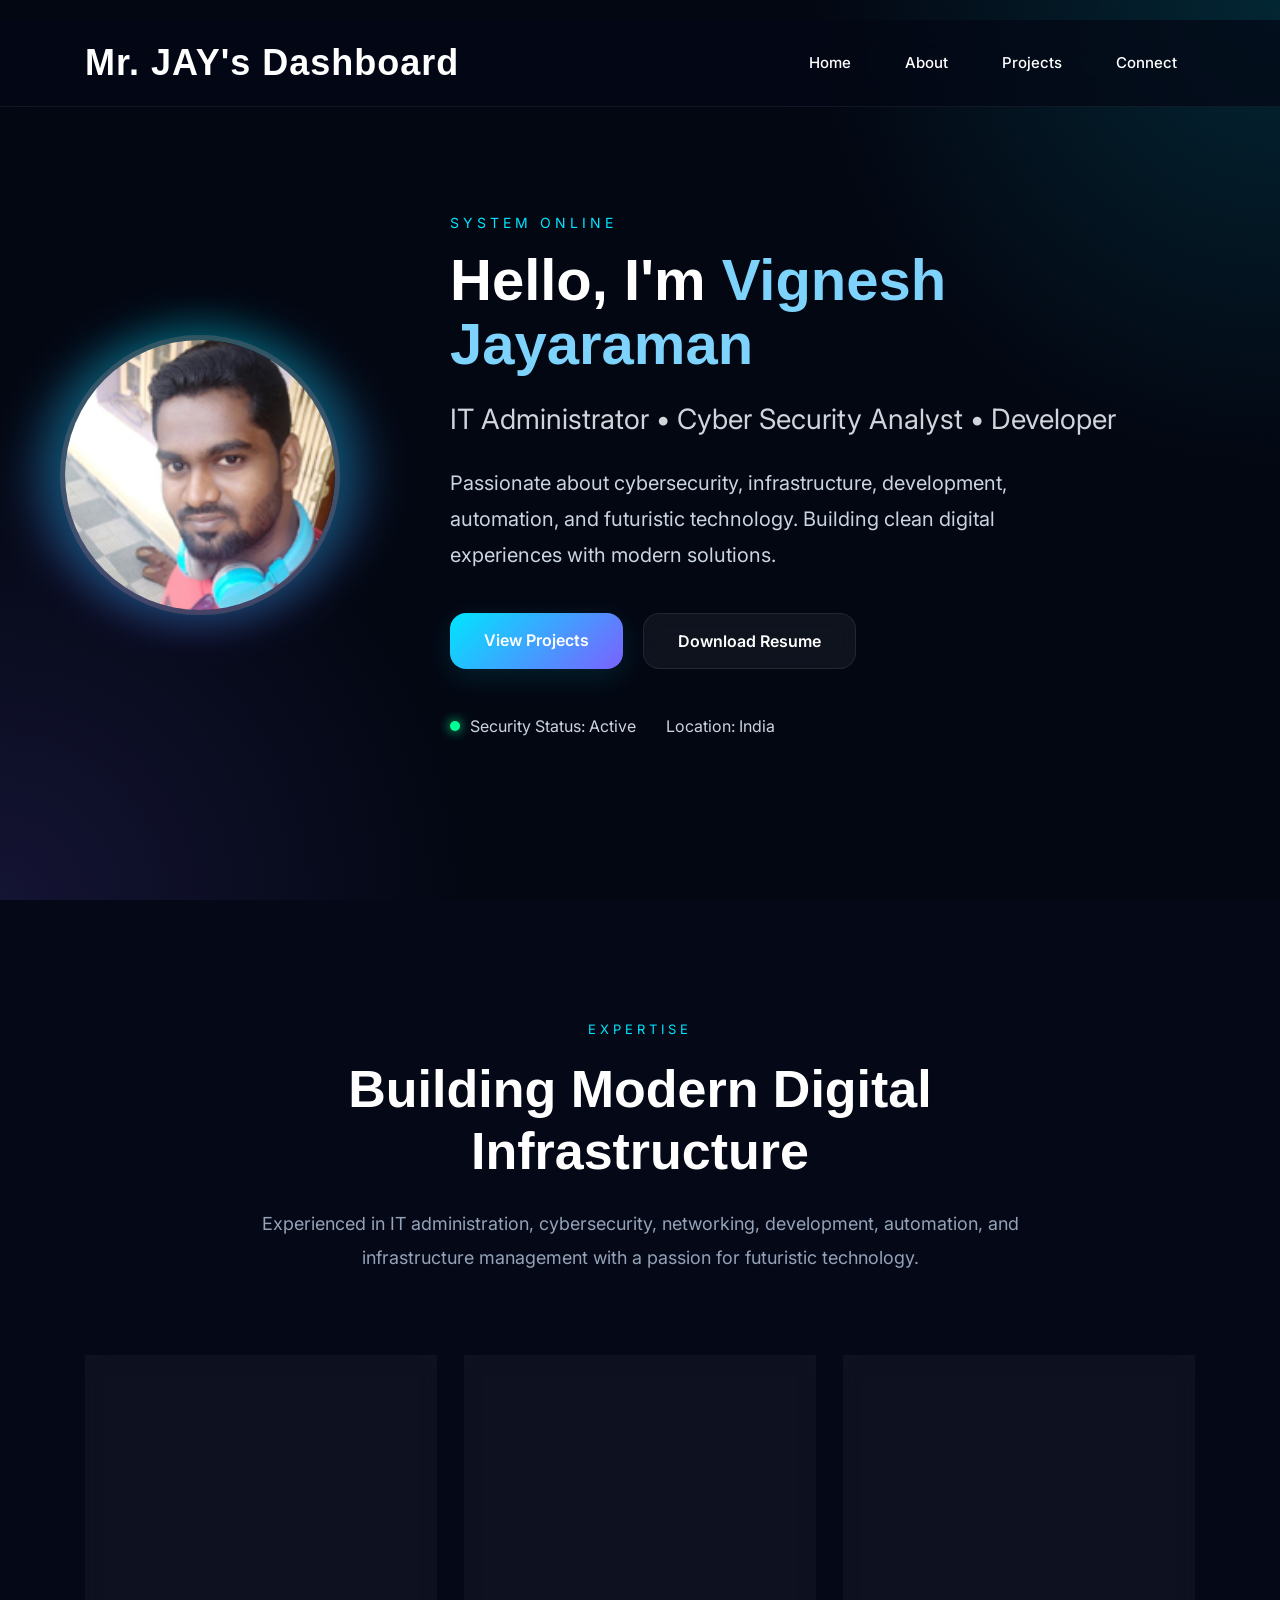
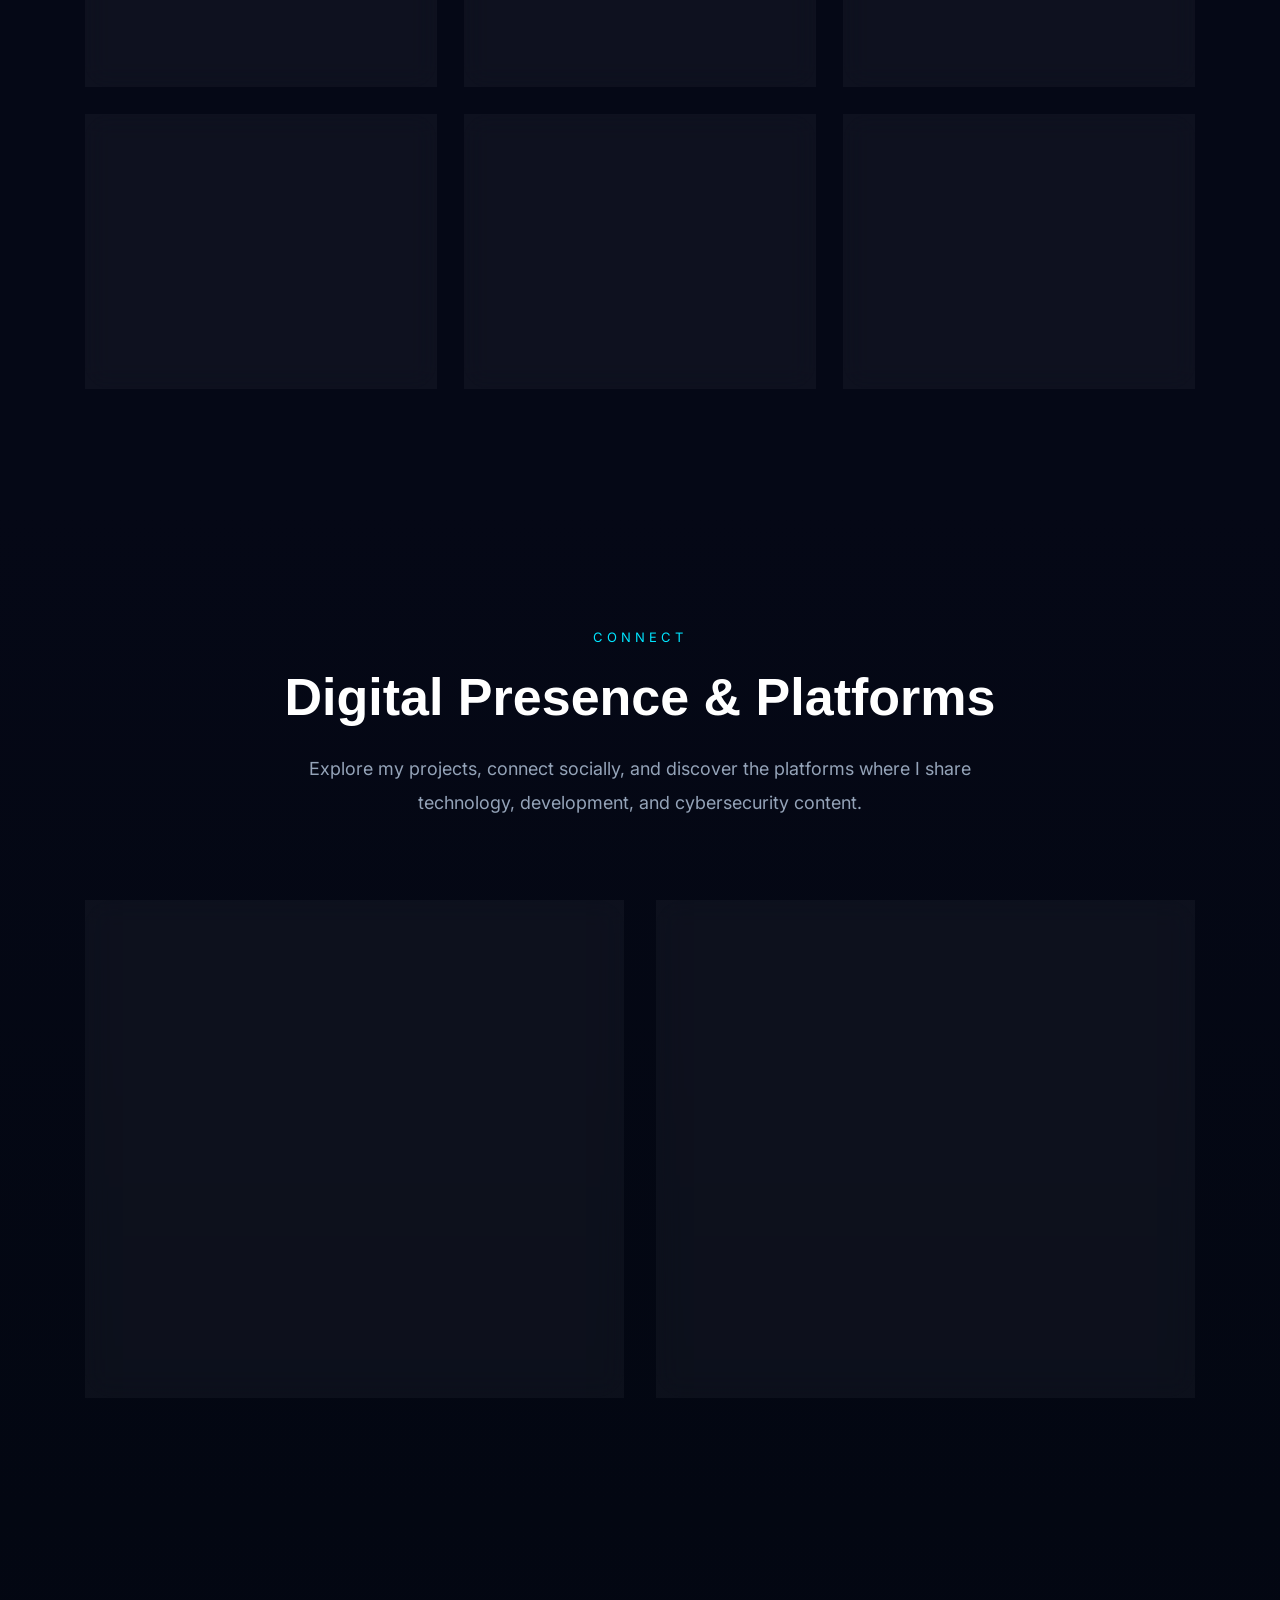
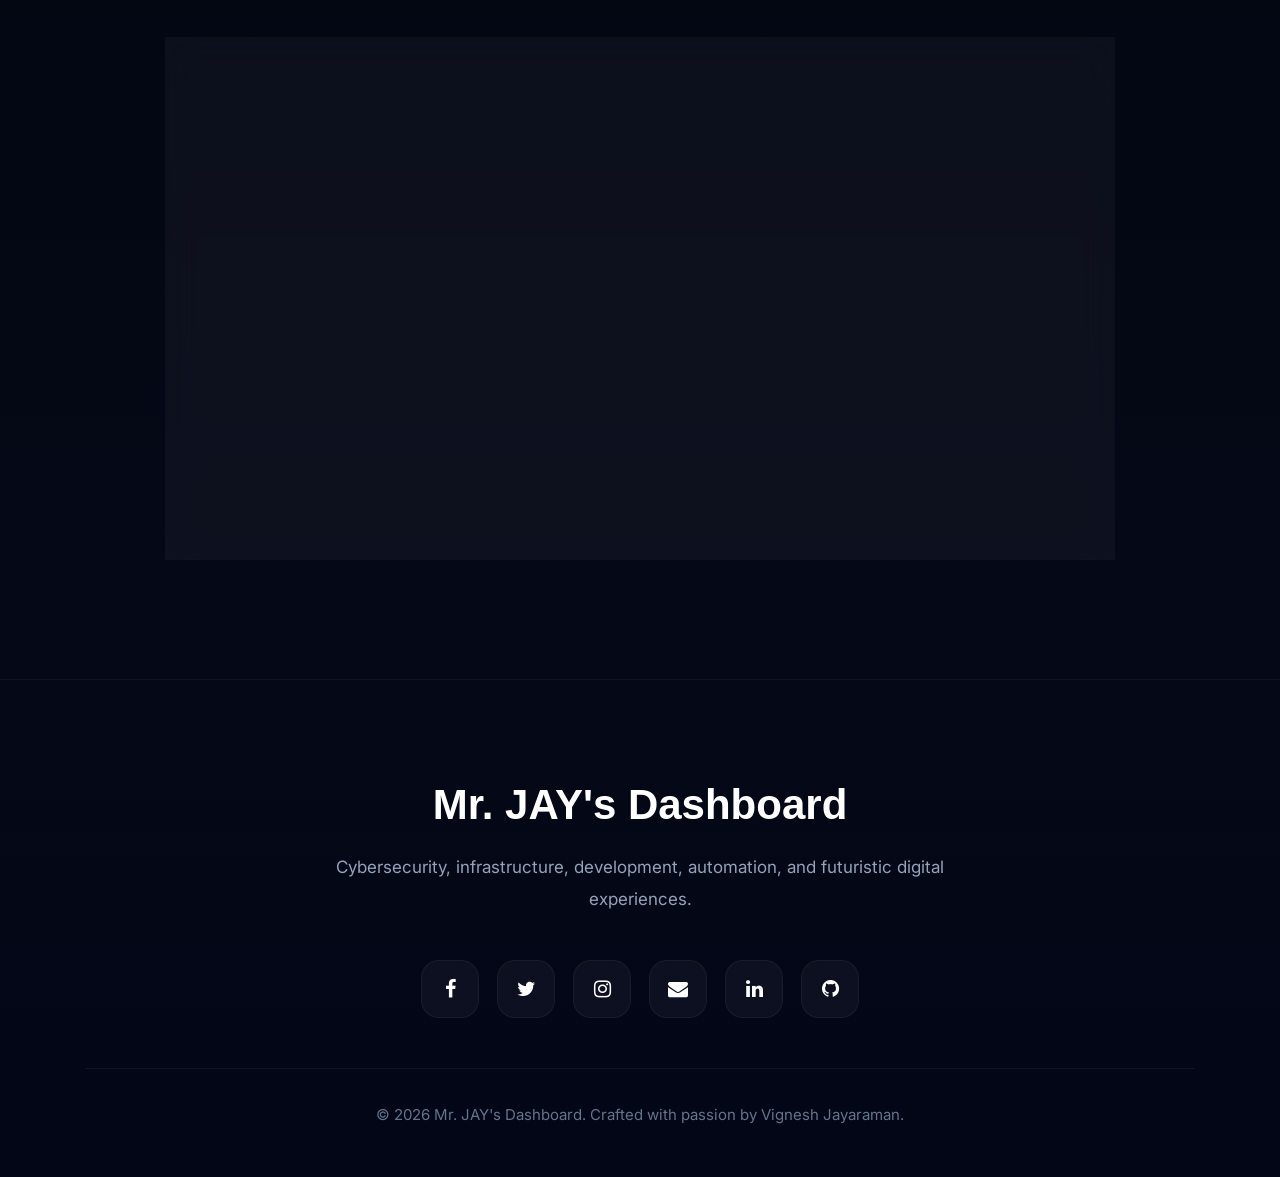
==== commit c0c9790a: "Connect Page added" ====
--- a/index.html
+++ b/index.html
@@ -38,7 +38,10 @@
           </li>
           <li class="nav-item">
             <a class="nav-link" href="about.html">About</a>
-          </li>     
+          </li>
+          <li class="nav-item">
+            <a class="nav-link" href="https://projects.vignesh-jay.xyz">Projects</a>
+          </li>      
           <li class="nav-item">
             <a class="nav-link" href="connect.html">Connect</a>
           </li>
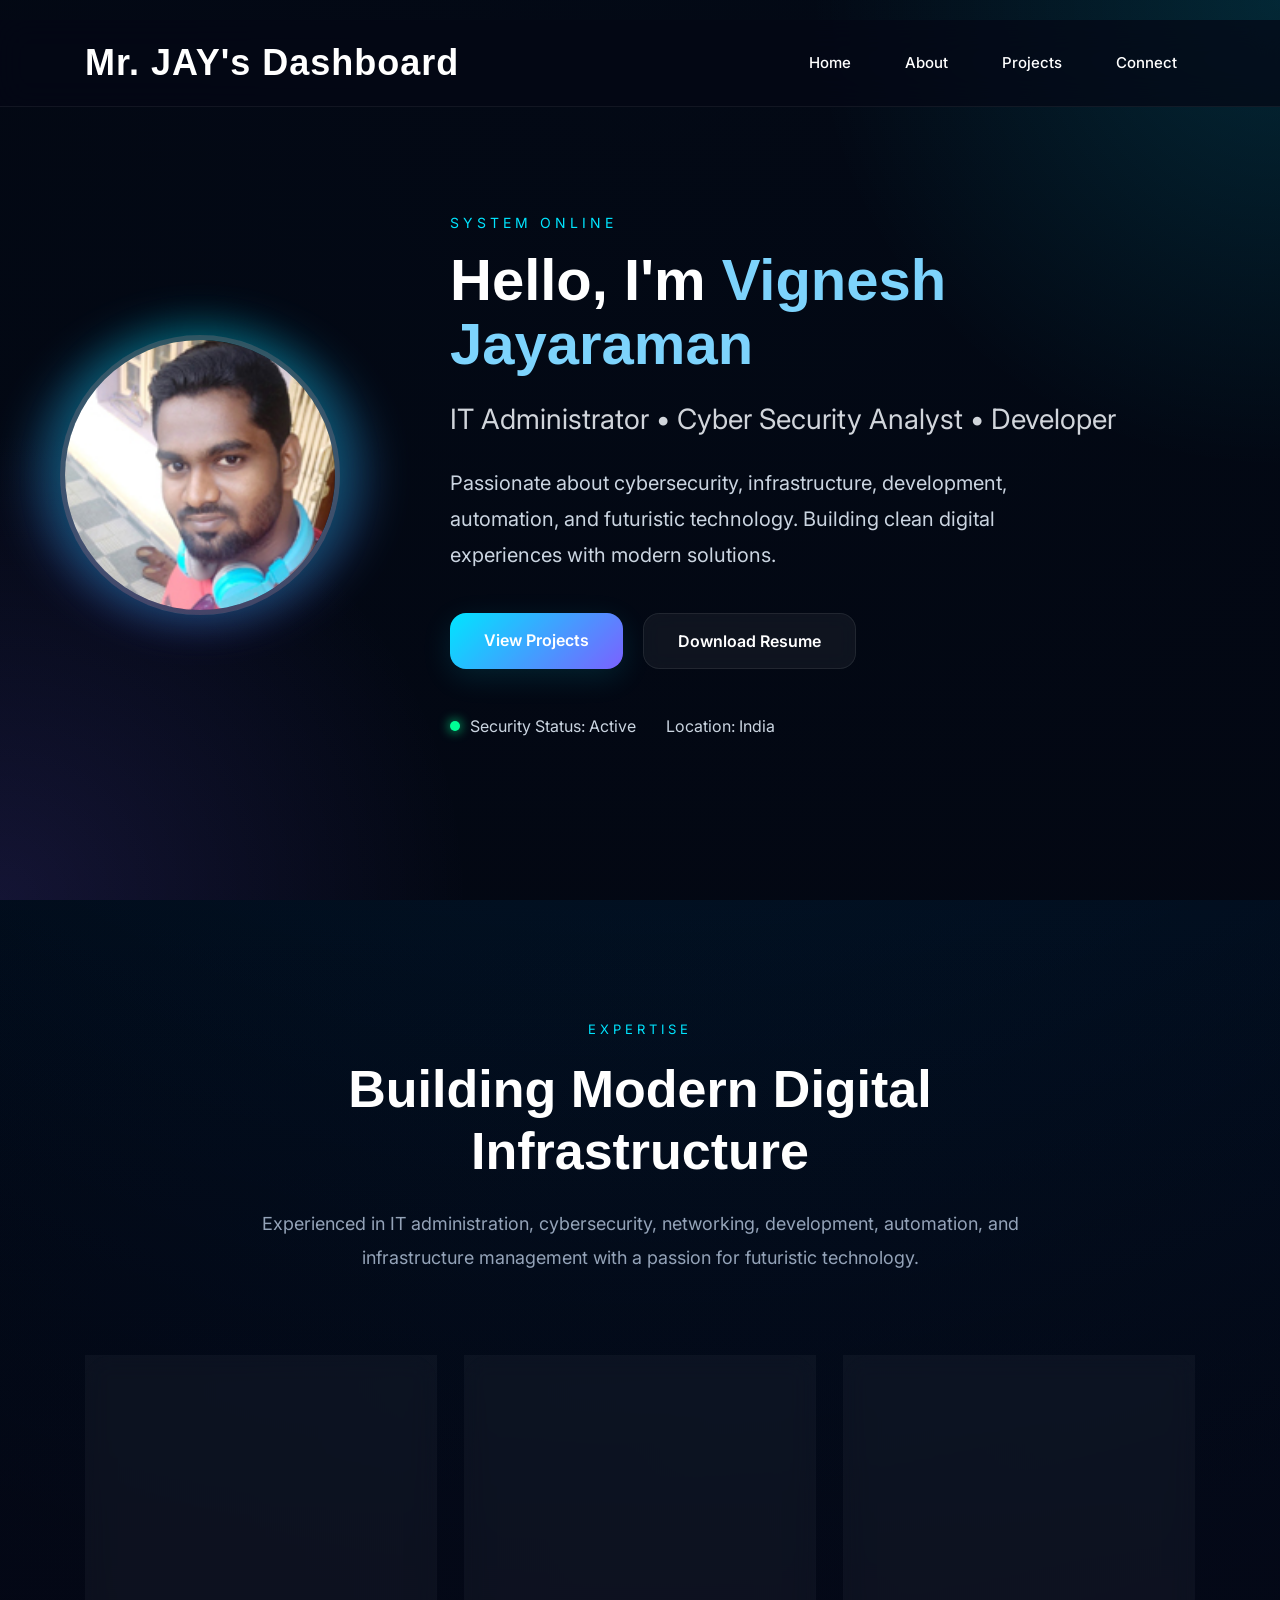
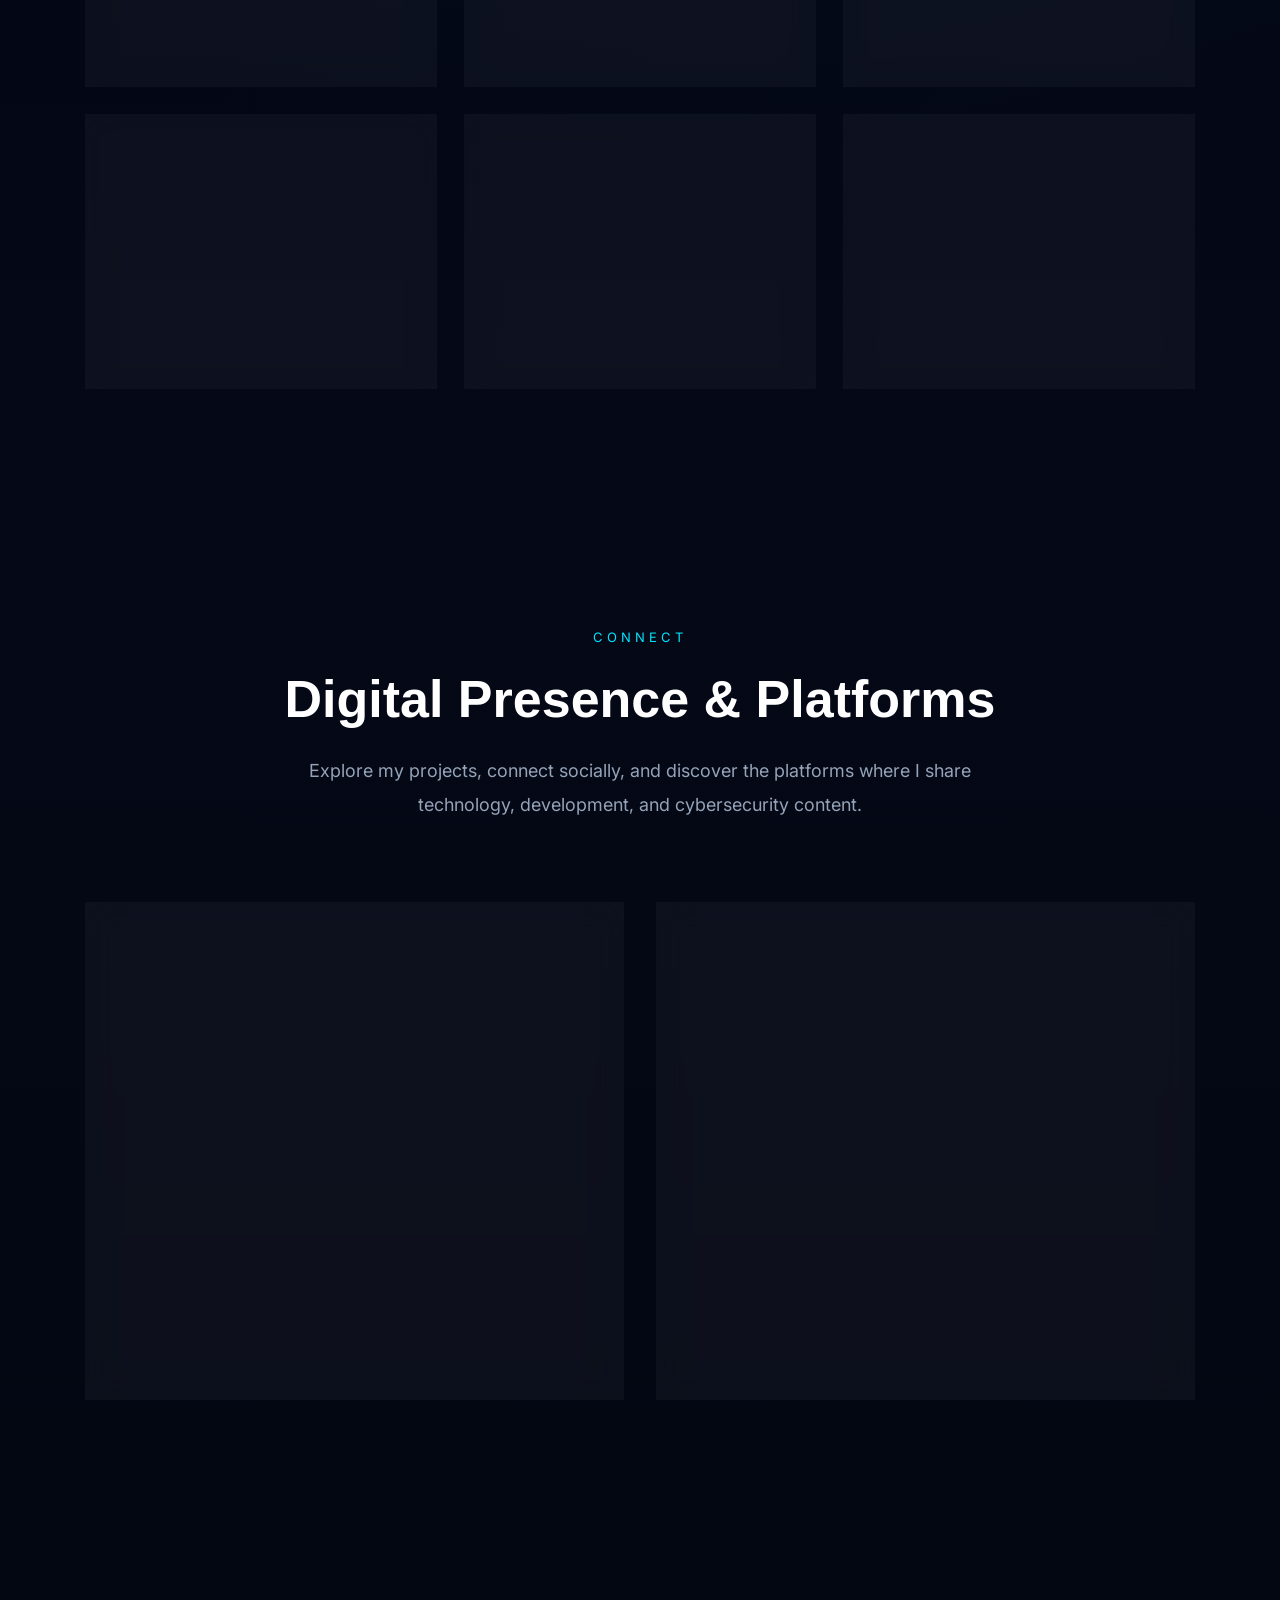
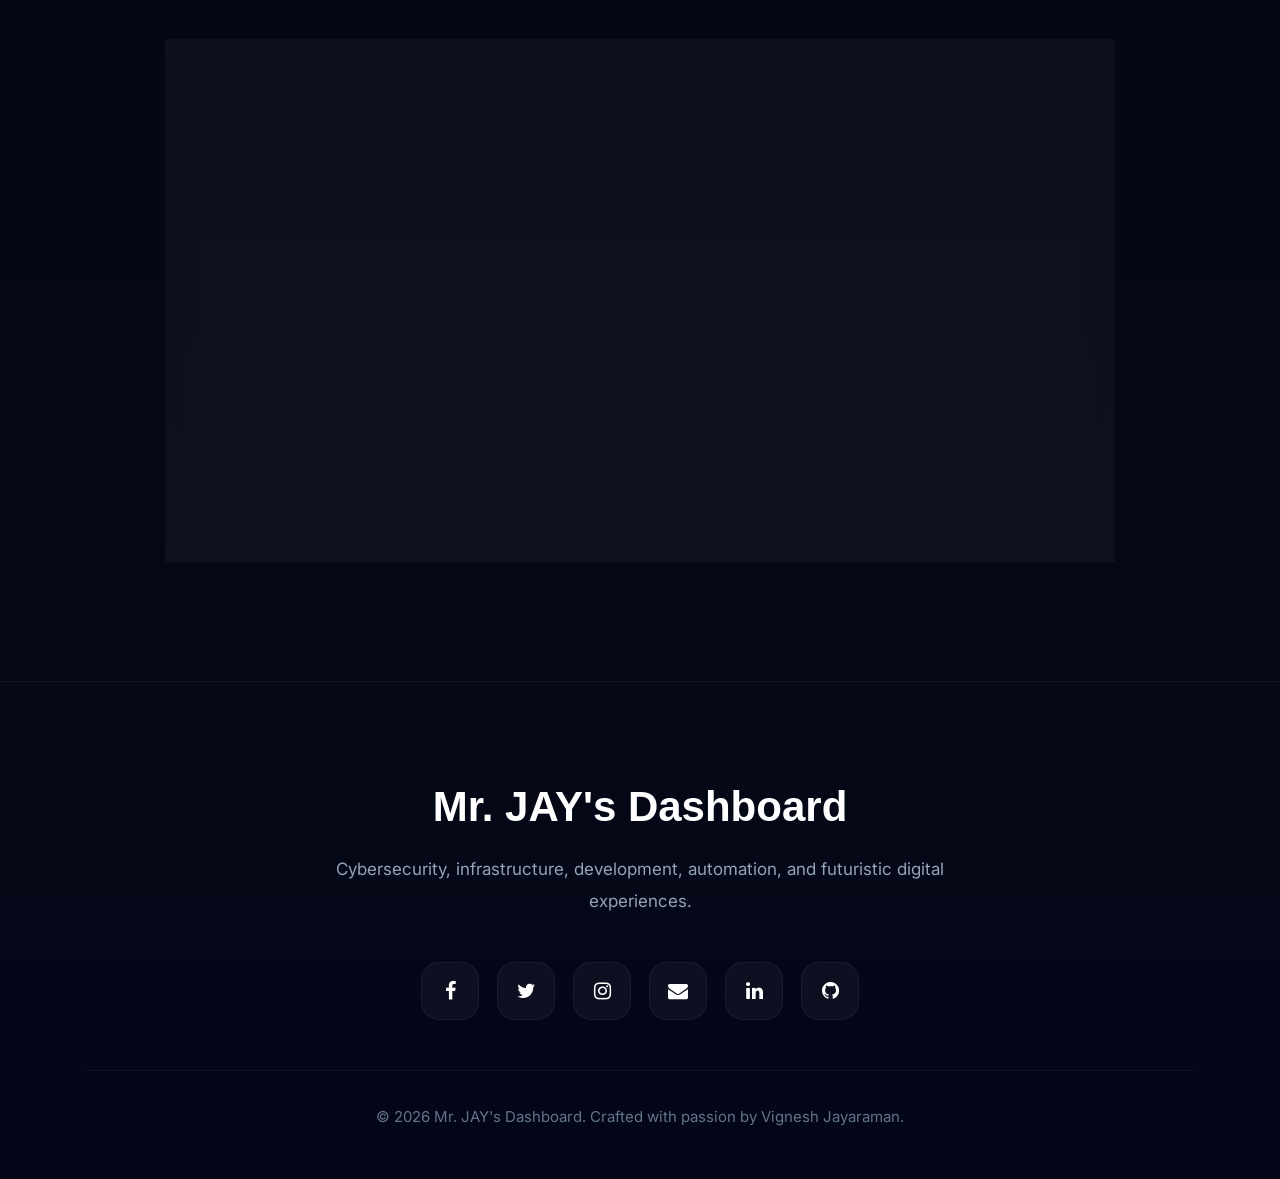
==== commit 5a56737b: "images updated" ====
--- a/index.html
+++ b/index.html
@@ -60,7 +60,7 @@
 
         <div class="hero-image-section">
             <div class="profile-ring"></div>
-            <img src="assets/images/profile.jpg" alt="Vignesh Jayaraman" class="hero-profile">
+            <img src="assets/images/profile2.jpg" alt="Vignesh Jayaraman" class="hero-profile">
         </div>
 
         <div class="hero-content">
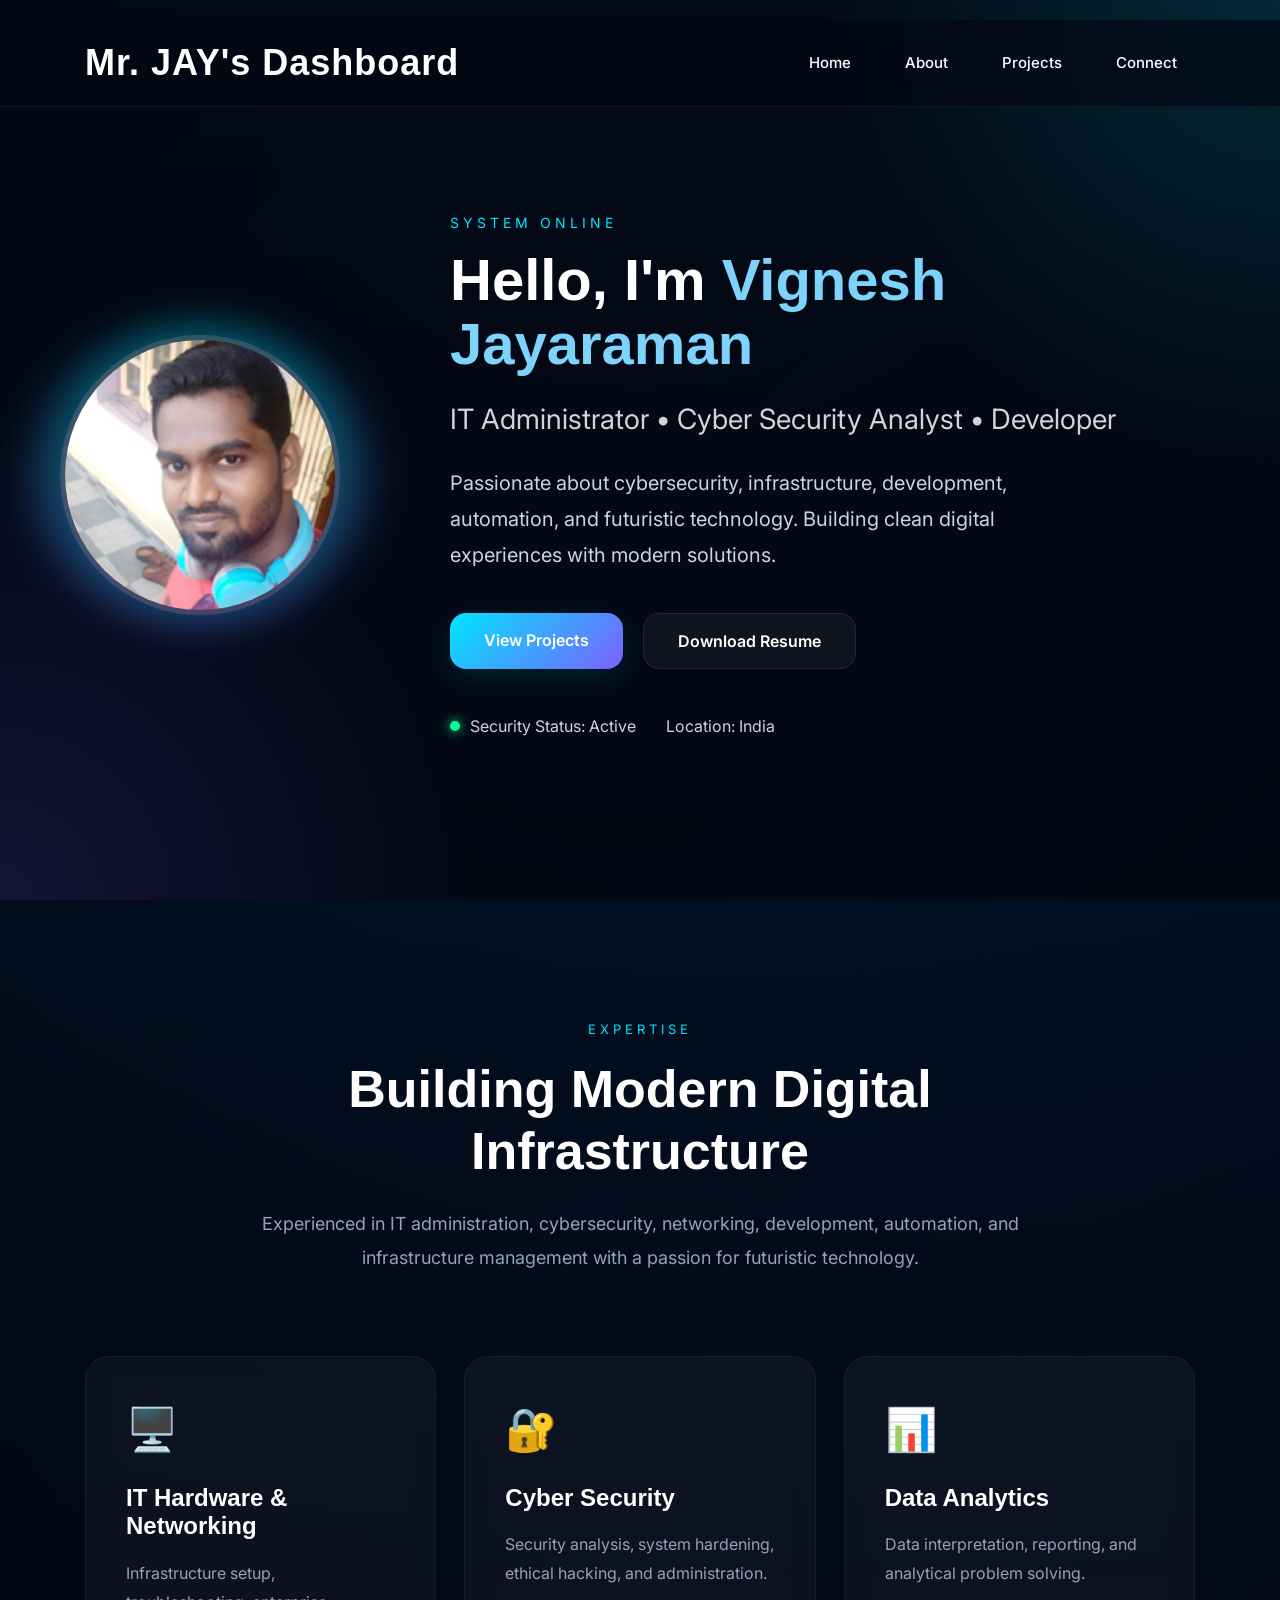
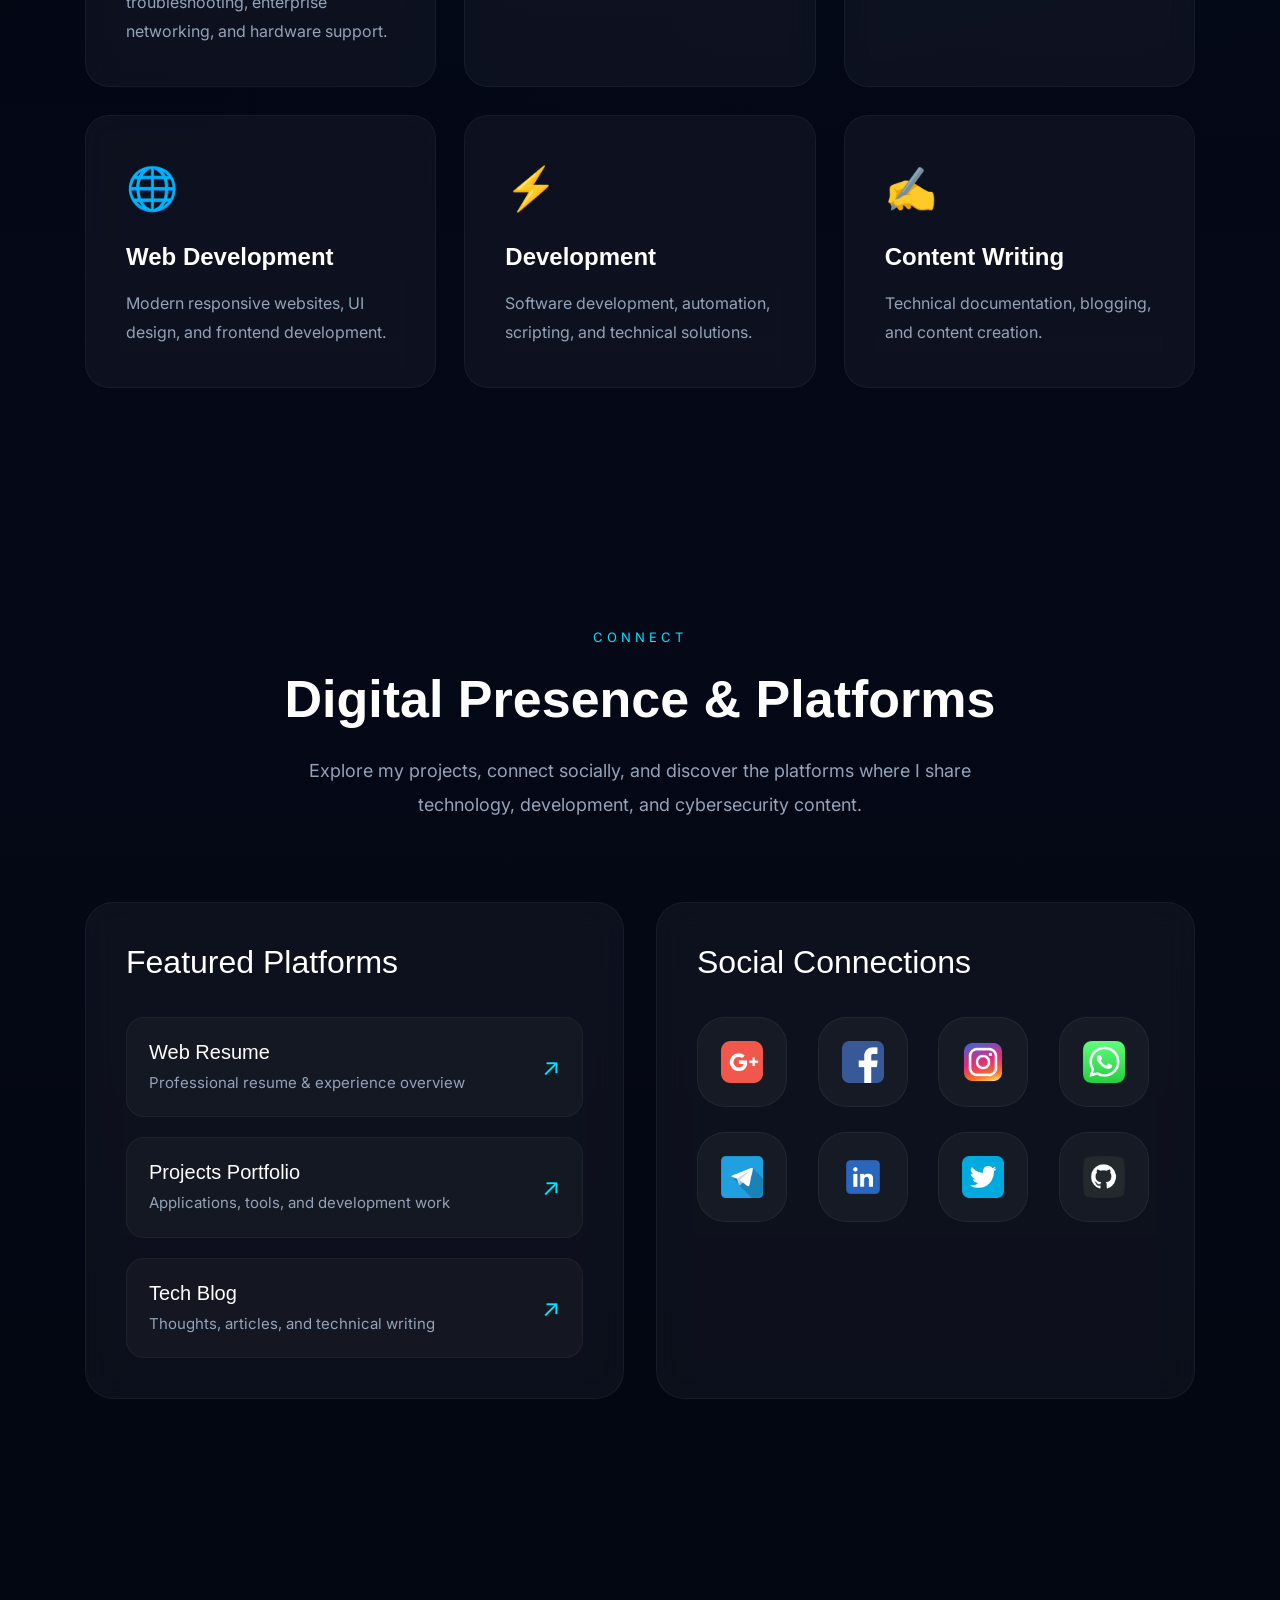
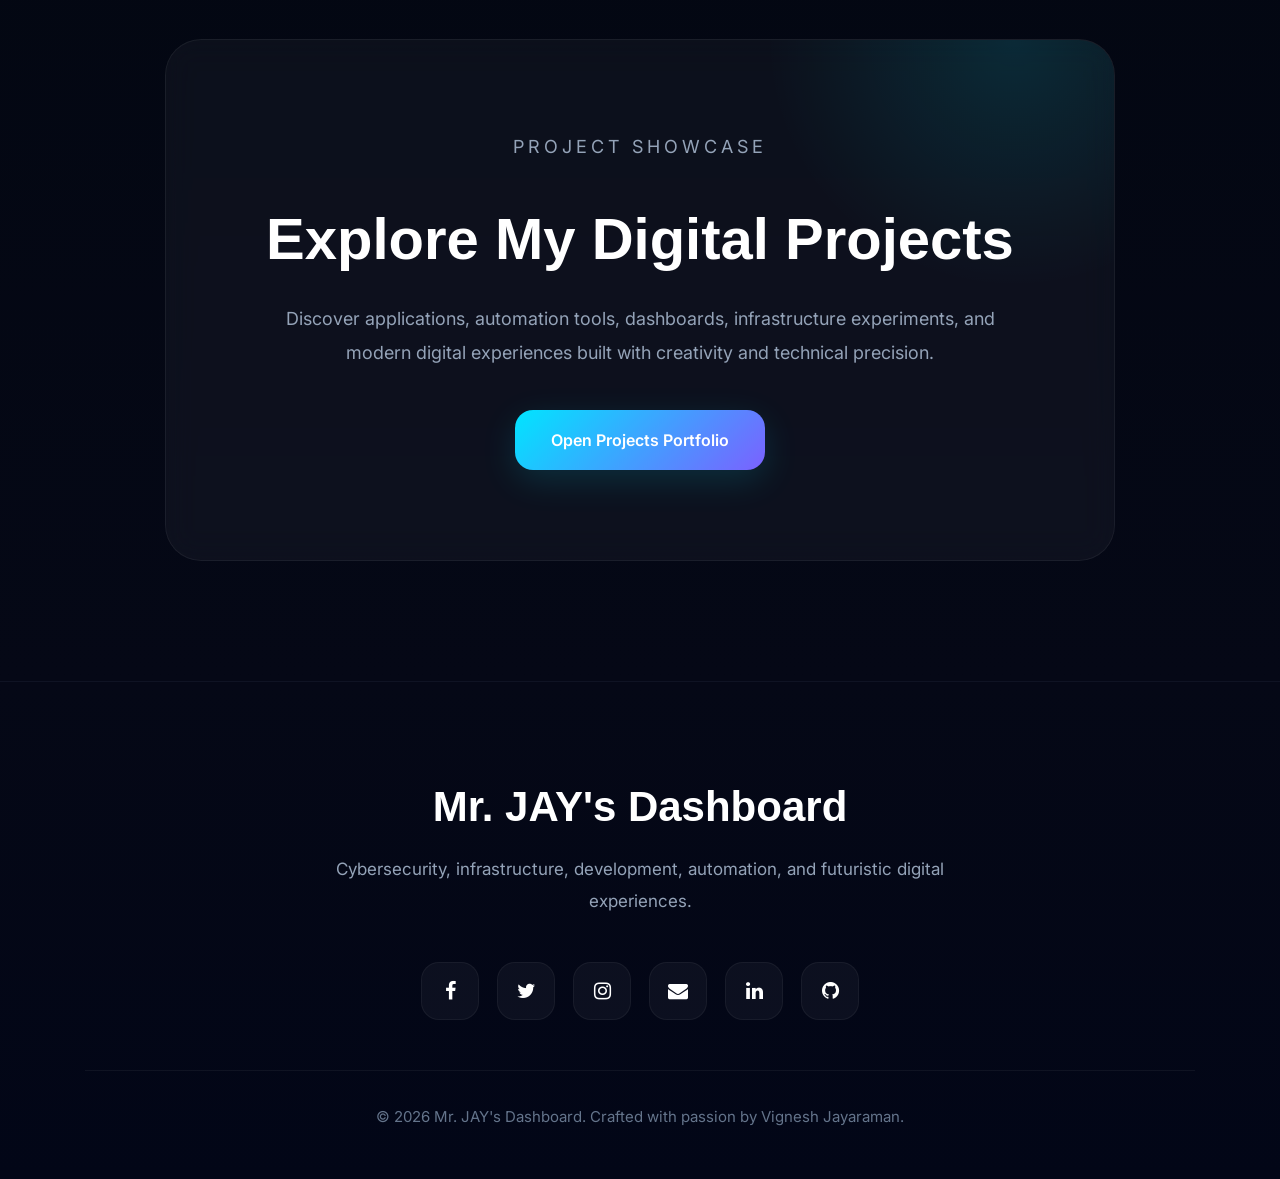
==== commit f4e29109: "CSS animation updated" ====
--- a/index.html
+++ b/index.html
@@ -26,10 +26,17 @@
     <a class="navbar-brand" href="#index.html">
         <img src="image-path" alt="Your logo" title="Your logo" style="height:35px;" />
     </a> -->
-      <button class="navbar-toggler" type="button" data-toggle="collapse" data-target="#navbarSupportedContent"
-        aria-controls="navbarSupportedContent" aria-expanded="false" aria-label="Toggle navigation">
-        <span class="navbar-toggler-icon fa fa-bars"></span>
-      </button>
+      <button class="navbar-toggler custom-toggler"
+    type="button"
+    data-toggle="collapse"
+    data-target="#navbarSupportedContent"
+    aria-controls="navbarSupportedContent"
+    aria-expanded="false"
+    aria-label="Toggle navigation">
+
+    <span class="fa fa-bars"></span>
+
+</button>
 
       <div class="collapse navbar-collapse" id="navbarSupportedContent">
         <ul class="navbar-nav ml-auto">
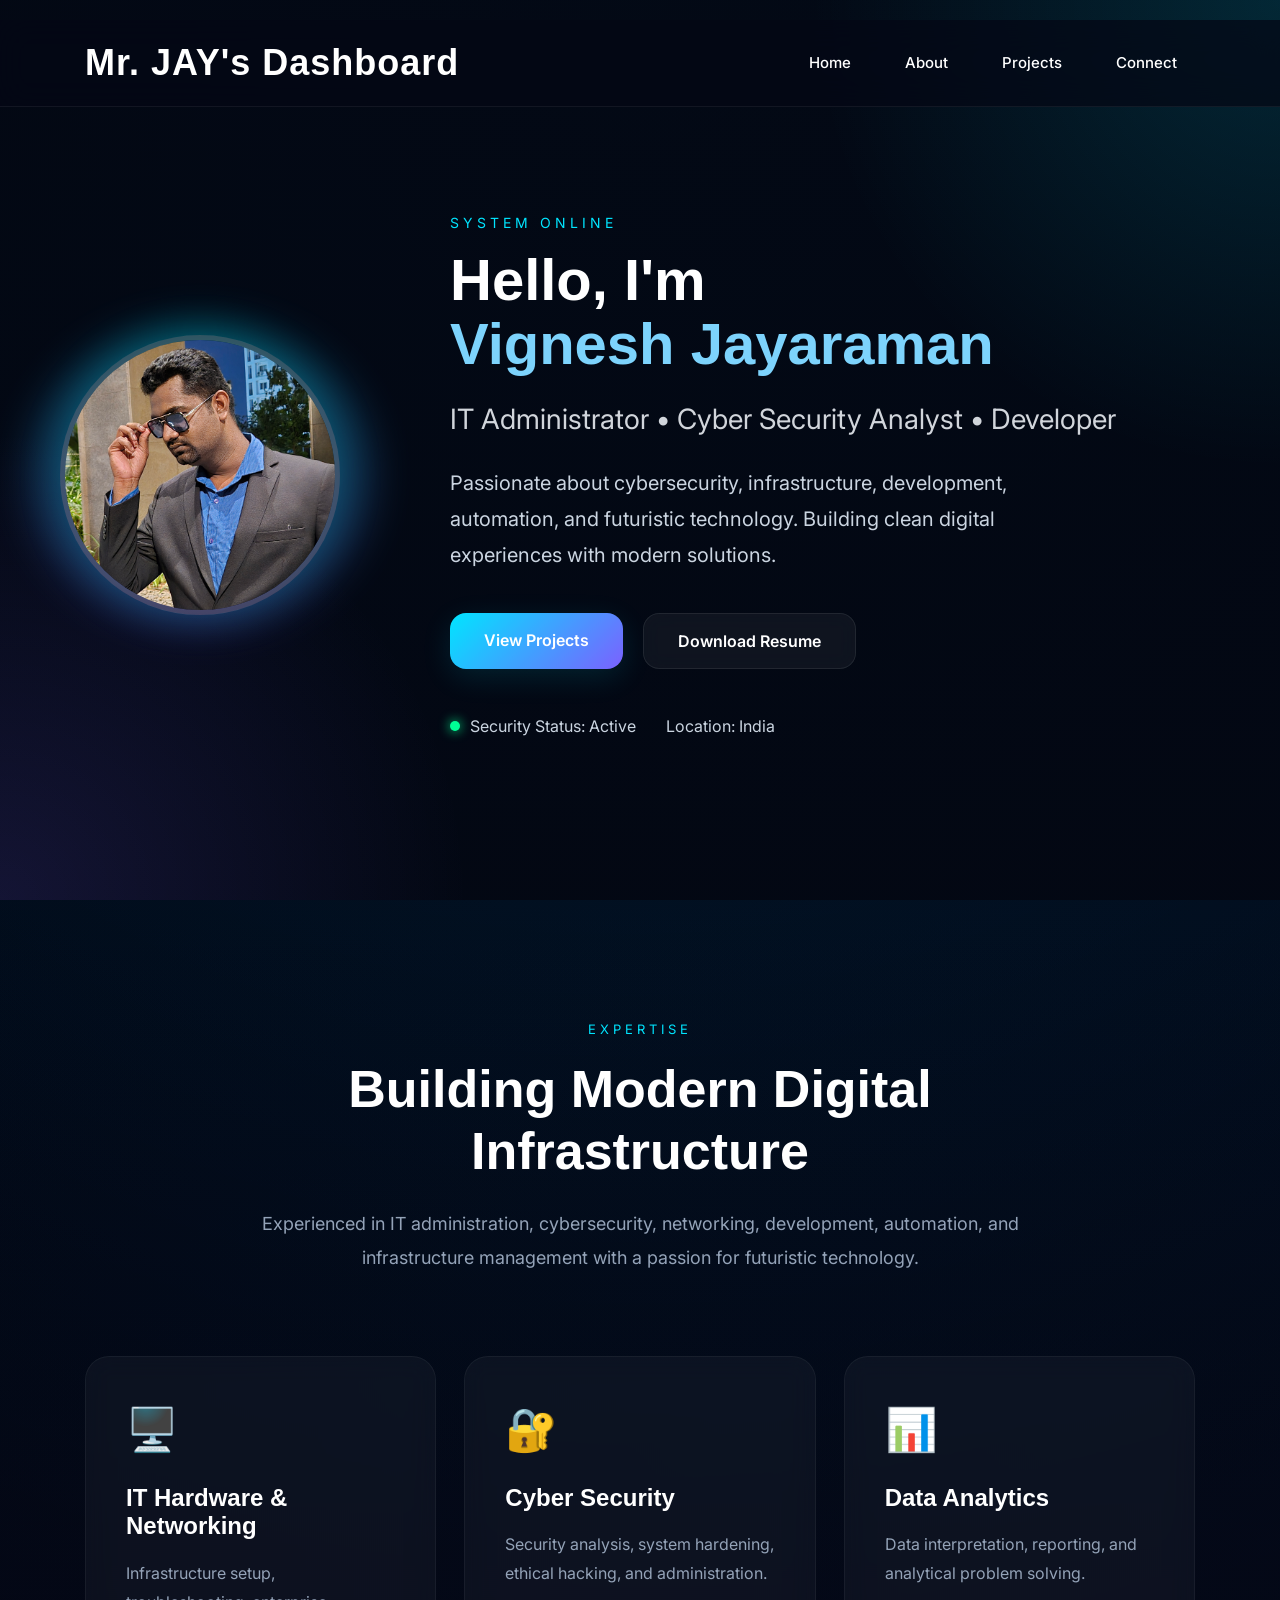
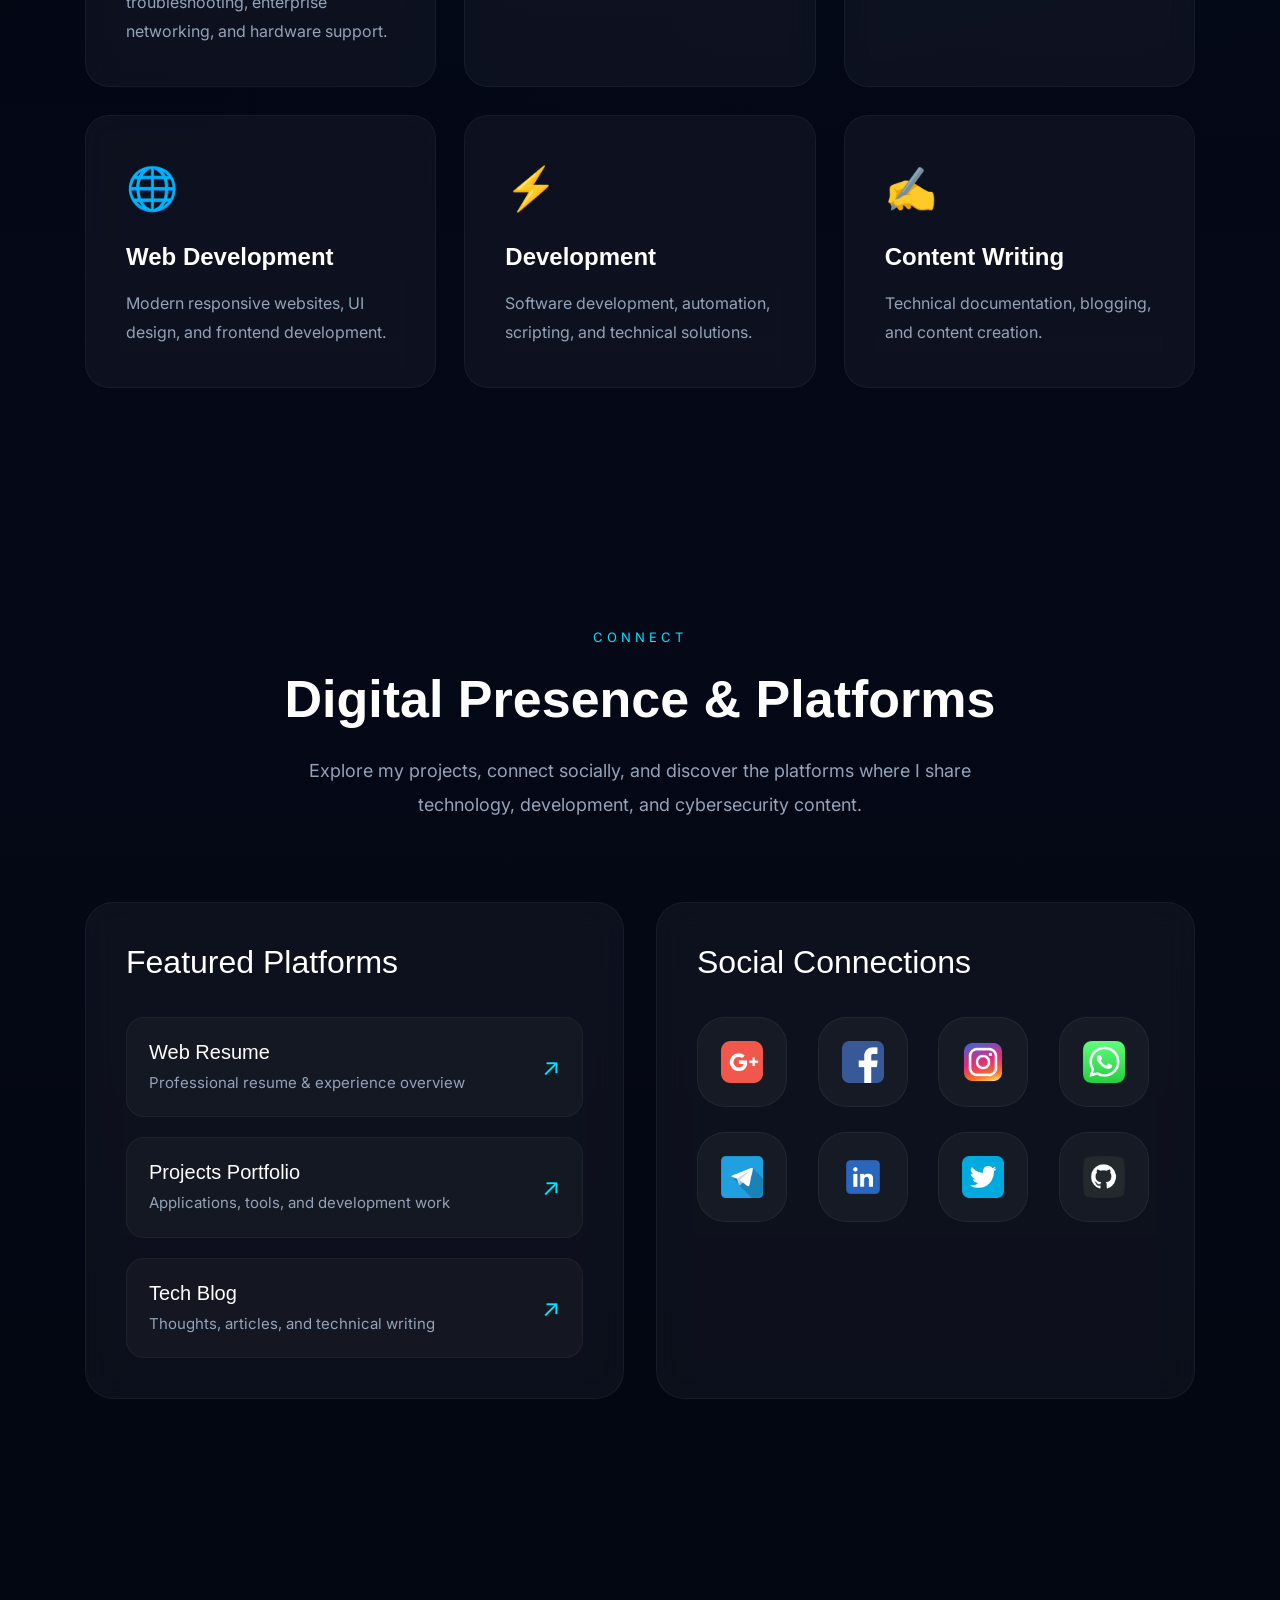
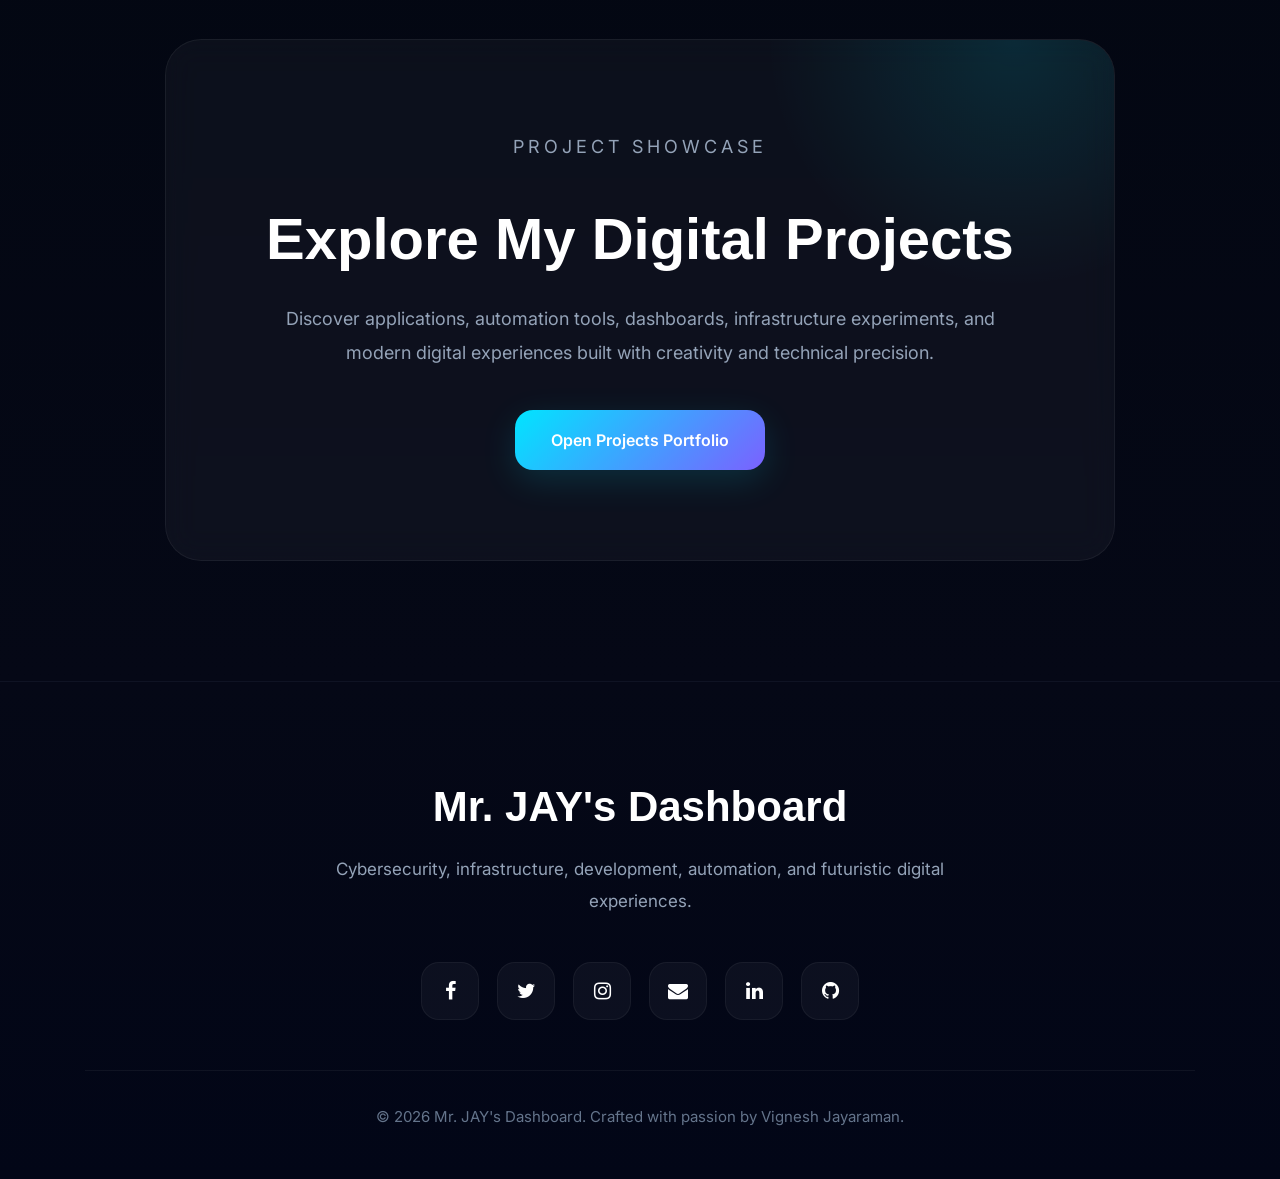
==== commit 47ddc69b: "DP and Contact Pic updated" ====
--- a/index.html
+++ b/index.html
@@ -67,7 +67,7 @@
 
         <div class="hero-image-section">
             <div class="profile-ring"></div>
-            <img src="assets/images/profile2.jpg" alt="Vignesh Jayaraman" class="hero-profile">
+            <img src="assets/images/profile_DP2.jpg" alt="Vignesh Jayaraman" class="hero-profile">
         </div>
 
         <div class="hero-content">
@@ -75,7 +75,7 @@
             <p class="hero-tag">SYSTEM ONLINE</p>
 
             <h1>
-                Hello, I'm <span>Vignesh Jayaraman</span>
+                Hello, I'm <br><span>Vignesh Jayaraman</span>
             </h1>
 
             <div class="typing-text">
@@ -93,7 +93,7 @@
                     View Projects
                 </a>
 
-                <a href="assets/docs/Vignesh Jay Resume.pdf" class="btn-outline" target="_blank">
+                <a href="assets/docs/Vignesh_Jayaraman_Service Delivery_Lead.pdf" class="btn-outline" target="_blank">
                     Download Resume
                 </a>
             </div>
